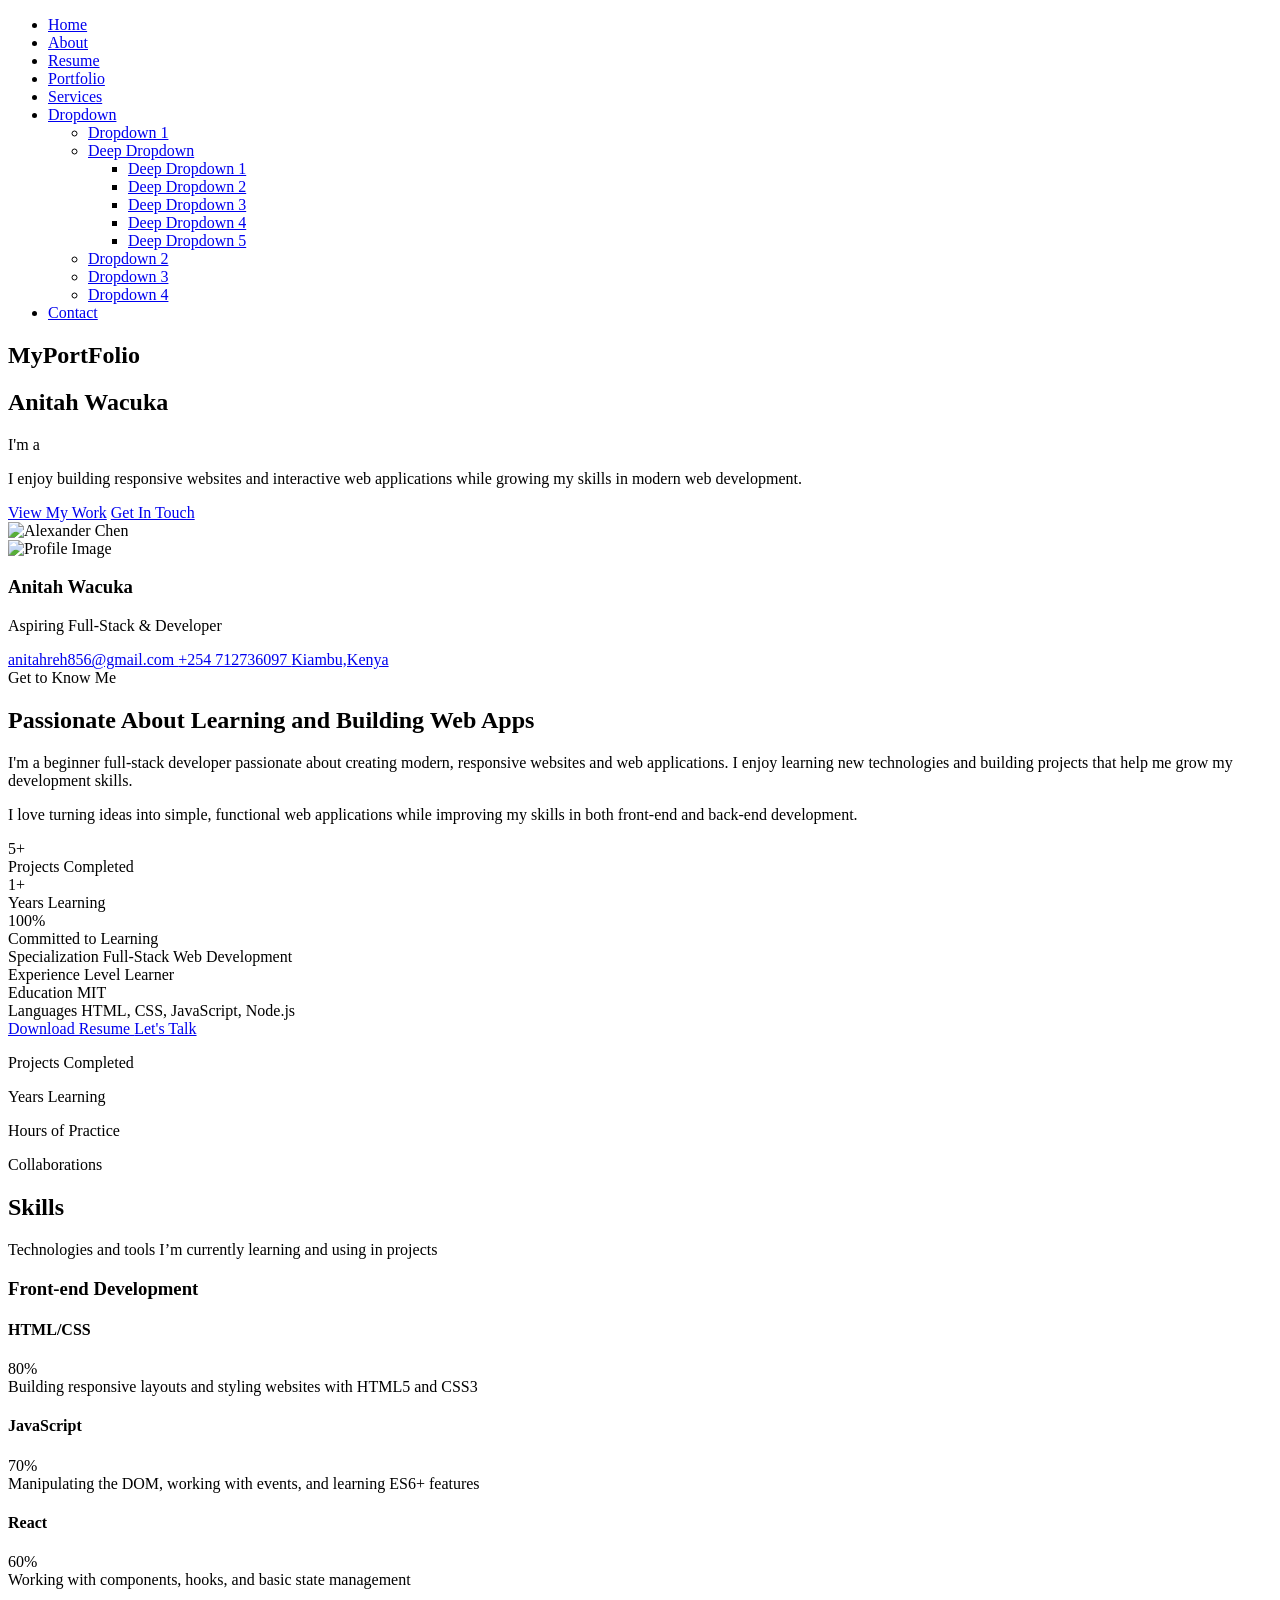
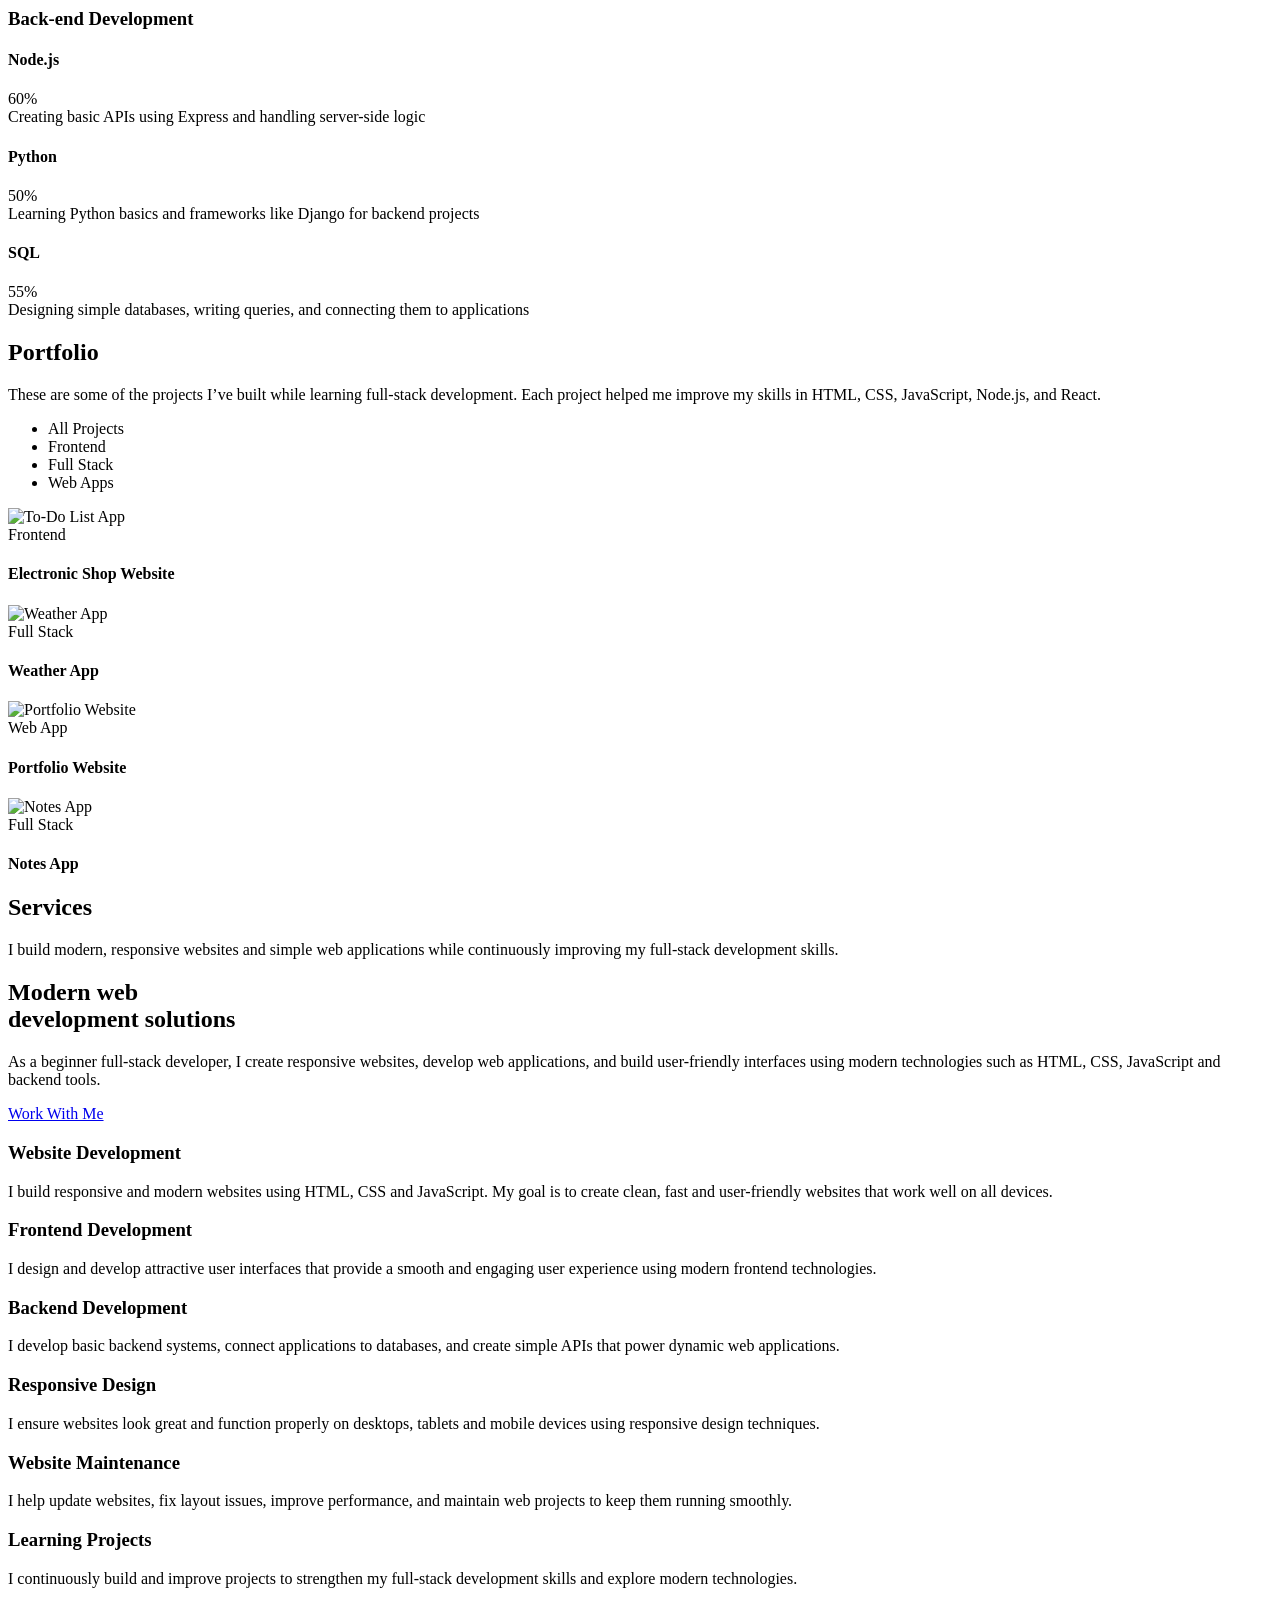
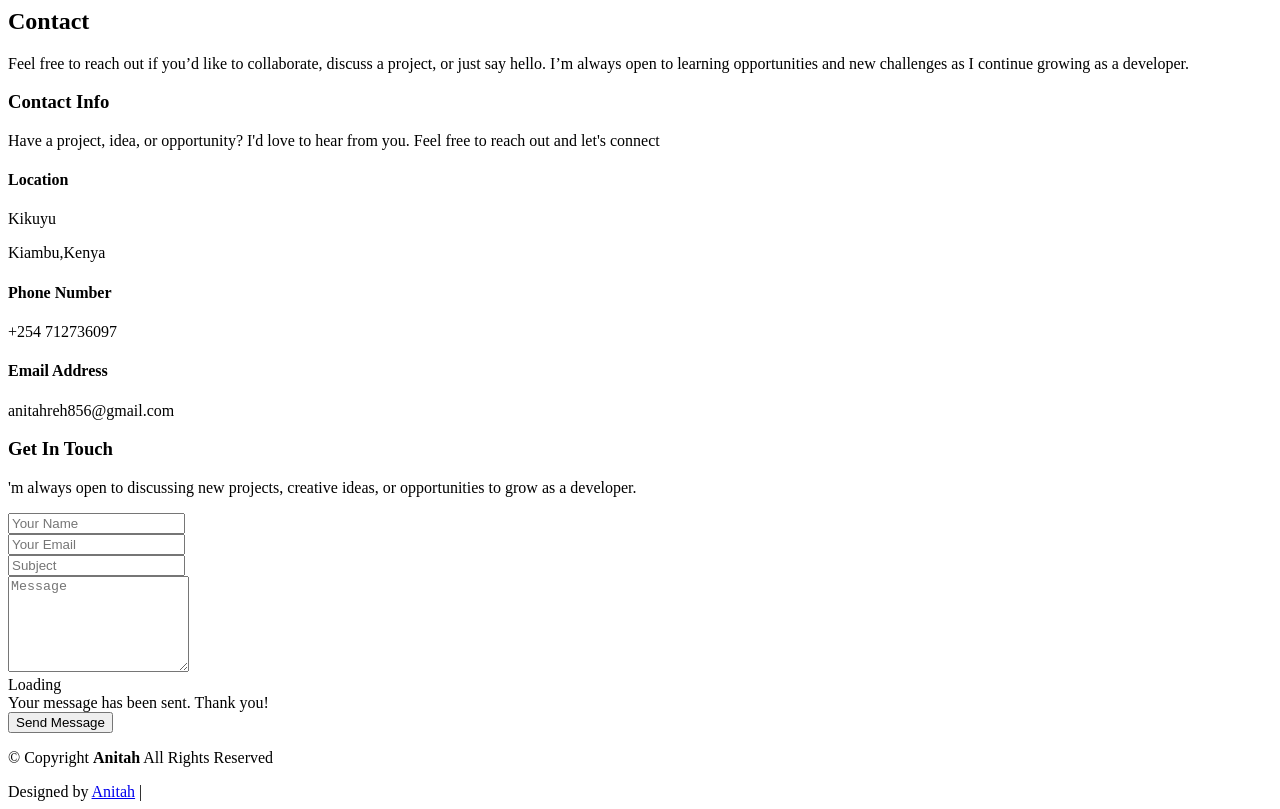
==== index.html @ 8a32a96e "Move index.html to root for GitHub Pages" ====
<!DOCTYPE html>
<html lang="en">

<head>
  <meta charset="utf-8">
  <meta content="width=device-width, initial-scale=1.0" name="viewport">
  <title>Begginer Portfolio</title>
  <meta name="description" content="">
  <meta name="keywords" content="">

   <!-- Favicons -->
  <link href="assets/img/image.png" rel="icon">
  <link href="assets/img/abc.png" rel="apple-touch-icon">
  <!-- Fonts -->
  <link href="https://fonts.googleapis.com" rel="preconnect">
  <link href="https://fonts.gstatic.com" rel="preconnect" crossorigin>
  <link href="https://fonts.googleapis.com/css2?family=Roboto:ital,wght@0,100;0,300;0,400;0,500;0,700;0,900;1,100;1,300;1,400;1,500;1,700;1,900&family=Ubuntu:ital,wght@0,300;0,400;0,500;0,700;1,300;1,400;1,500;1,700&family=Nunito:ital,wght@0,200;0,300;0,400;0,500;0,600;0,700;0,800;0,900;1,200;1,300;1,400;1,500;1,600;1,700;1,800;1,900&display=swap" rel="stylesheet">

  <!-- Vendor CSS Files -->
  <link href="assets/vendor/bootstrap/css/bootstrap.min.css" rel="stylesheet">
  <link href="assets/vendor/bootstrap-icons/bootstrap-icons.css" rel="stylesheet">
  <link href="assets/vendor/aos/aos.css" rel="stylesheet">
  <link href="assets/vendor/glightbox/css/glightbox.min.css" rel="stylesheet">
  <link href="assets/vendor/swiper/swiper-bundle.min.css" rel="stylesheet">

  <!-- Main CSS File -->
  <link href="assets/css/main.css" rel="stylesheet">

  <!-- =======================================================
  * Template Name: SnapFolio
  * Template URL: https://bootstrapmade.com/snapfolio-bootstrap-portfolio-template/
  * Updated: Jul 21 2025 with Bootstrap v5.3.7
  * Author: BootstrapMade.com
  * License: https://bootstrapmade.com/license/
  ======================================================== -->
</head>

<body class="index-page">

  <header id="header" class="header dark-background d-flex flex-column justify-content-center">
    <i class="header-toggle d-xl-none bi bi-list"></i>

    <div class="header-container d-flex flex-column align-items-start">
      <nav id="navmenu" class="navmenu">
        <ul>
          <li><a href="#hero" class="active"><i class="bi bi-house navicon"></i>Home</a></li>
          <li><a href="#about"><i class="bi bi-person navicon"></i> About</a></li>
          <li><a href="#resume"><i class="bi bi-file-earmark-text navicon"></i> Resume</a></li>
          <li><a href="#portfolio"><i class="bi bi-images navicon"></i> Portfolio</a></li>
          <li><a href="#services"><i class="bi bi-hdd-stack navicon"></i> Services</a></li>
          <li class="dropdown"><a href="#"><i class="bi bi-menu-button navicon"></i> <span>Dropdown</span> <i class="bi bi-chevron-down toggle-dropdown"></i></a>
            <ul>
              <li><a href="#">Dropdown 1</a></li>
              <li class="dropdown"><a href="#"><span>Deep Dropdown</span> <i class="bi bi-chevron-down toggle-dropdown"></i></a>
                <ul>
                  <li><a href="#">Deep Dropdown 1</a></li>
                  <li><a href="#">Deep Dropdown 2</a></li>
                  <li><a href="#">Deep Dropdown 3</a></li>
                  <li><a href="#">Deep Dropdown 4</a></li>
                  <li><a href="#">Deep Dropdown 5</a></li>
                </ul>
              </li>
              <li><a href="#">Dropdown 2</a></li>
              <li><a href="#">Dropdown 3</a></li>
              <li><a href="#">Dropdown 4</a></li>
            </ul>
          </li>
          <li><a href="#contact"><i class="bi bi-envelope navicon"></i> Contact</a></li>
        </ul>
      </nav>

      <div class="social-links text-center">
        <a href="#" class="twitter"><i class="bi bi-twitter-x"></i></a>
        <a href="#" class="facebook"><i class="bi bi-facebook"></i></a>
        <a href="#" class="instagram"><i class="bi bi-instagram"></i></a>
        <a href="#" class="google-plus"><i class="bi bi-skype"></i></a>
        <a href="#" class="linkedin"><i class="bi bi-linkedin"></i></a>
      </div>

    </div>

  </header>

  <main class="main">

    <!-- Hero Section -->
    <section id="hero" class="hero section">

      <div class="background-elements">
        <div class="bg-circle circle-1"></div>
        <div class="bg-circle circle-2"></div>
      </div>

      <div class="hero-content">

        <div class="container">
          <div class="row align-items-center">

            <div class="col-lg-6" data-aos="fade-right" data-aos-delay="100">
              <div class="hero-text">
                <h1>My<span class="accent-text">PortFolio</span></h1>
                <h2>Anitah Wacuka</h2>
                <p class="lead">I'm a <span class="typed" data-typed-items="Full-Stack Developer in Training, Front-End Developer, Web Developer, Problem Solver"></span></p>
<p class="description">I enjoy building responsive websites and interactive web applications while growing my skills in modern web development.</p>
                <div class="hero-actions">
                  <a href="#portfolio" class="btn btn-primary">View My Work</a>
                  <a href="#contact" class="btn btn-outline">Get In Touch</a>
                </div>

                <div class="social-links">
                  <a href="#"><i class="bi bi-dribbble"></i></a>
                  <a href="#"><i class="bi bi-behance"></i></a>
                  <a href="#"><i class="bi bi-github"></i></a>
                  <a href="#"><i class="bi bi-linkedin"></i></a>
                </div>
              </div>
            </div>

            <div class="col-lg-6" data-aos="fade-left" data-aos-delay="200">
              <div class="hero-visual">
                <div class="profile-container">
                  <div class="profile-background"></div>
                  <img src="assets/img/profile/image.png" alt="Alexander Chen" class="profile-image">
                </div>
              </div>
            </div>

          </div>
        </div>
      </div>

    </section><!-- /Hero Section -->

    <!-- About Section -->
    <section id="about" class="about section">

      <div class="container" data-aos="fade-up" data-aos-delay="100">

        <div class="row">
          <div class="col-lg-5" data-aos="zoom-in" data-aos-delay="200">
            <div class="profile-card">
              <div class="profile-header">
                <div class="profile-image">
                  <img src="assets/img/profile/Anitah.png.jpg" alt="Profile Image" class="img-fluid">
                </div>
                <div class="profile-badge">
                  <i class="bi bi-check-circle-fill"></i>
                </div>
              </div>

              <div class="profile-content">
                <h3>Anitah Wacuka</h3>
                <p class="profession">Aspiring Full-Stack &amp; Developer</p>

                <div class="contact-links">
                  <a href="mailto:marcus@example.com" class="contact-item">
                    <i class="bi bi-envelope"></i>
                    anitahreh856@gmail.com
                  </a>
                  <a href="tel:+254712736097" class="contact-item">
                    <i class="bi bi-telephone"></i>
                    +254 712736097
                  </a>
                  <a href="#" class="contact-item">
                    <i class="bi bi-geo-alt"></i>
                    Kiambu,Kenya
                  </a>
                </div>
              </div>
            </div>
          </div>

          <div class="col-lg-7" data-aos="fade-left" data-aos-delay="300">
            <div class="about-content">
              <div class="section-header">
                <span class="badge-text">Get to Know Me</span>
                <h2>Passionate About Learning and Building Web Apps</h2>
              </div>

              <div class="description">
                <p>I'm a beginner full-stack developer passionate about creating modern, responsive websites and web applications. I enjoy learning new technologies and building projects that help me grow my development skills.
</p>

                <p>I love turning ideas into simple, functional web applications while improving my skills in both front-end and back-end development.</p>
              </div>

             <div class="stats-grid">
  <div class="stat-item">
    <div class="stat-number">5+</div>
    <div class="stat-label">Projects Completed</div>
  </div>
  <div class="stat-item">
    <div class="stat-number">1+</div>
    <div class="stat-label">Years Learning</div>
  </div>
  <div class="stat-item">
    <div class="stat-number">100%</div>
    <div class="stat-label">Committed to Learning</div>
  </div>
</div>

<div class="details-grid">
  <div class="detail-row">
    <div class="detail-item">
      <span class="detail-label">Specialization</span>
      <span class="detail-value">Full-Stack Web Development</span>
    </div>
    <div class="detail-item">
      <span class="detail-label">Experience Level</span>
      <span class="detail-value">Learner</span>
    </div>
  </div>
  <div class="detail-row">
    <div class="detail-item">
      <span class="detail-label">Education</span>
      <span class="detail-value">MIT</span>
    </div>
    <div class="detail-item">
      <span class="detail-label">Languages</span>
      <span class="detail-value">HTML, CSS, JavaScript, Node.js</span>
    </div>
  </div>
</div>

              <div class="cta-section">
                <a href="#" class="btn btn-primary">
                  <i class="bi bi-download"></i>
                  Download Resume
                </a>
                <a href="#" class="btn btn-outline">
                  <i class="bi bi-chat-dots"></i>
                  Let's Talk
                </a>
              </div>
            </div>
          </div>
        </div>

      </div>

    </section><!-- /About Section -->

   <!-- Stats Section -->
<section id="stats" class="stats section light-background">

  <div class="container" data-aos="fade-up" data-aos-delay="100">

    <div class="row justify-content-center">
      <div class="col-lg-10">
        <div class="stats-wrapper">
          <div class="stats-item" data-aos="zoom-in" data-aos-delay="150">
            <div class="icon-wrapper">
              <i class="bi bi-emoji-smile"></i>
            </div>
            <span data-purecounter-start="0" data-purecounter-end="10" data-purecounter-duration="1" class="purecounter"></span>
            <p>Projects Completed</p>
          </div><!-- End Stats Item -->

          <div class="stats-item" data-aos="zoom-in" data-aos-delay="200">
            <div class="icon-wrapper">
              <i class="bi bi-journal-richtext"></i>
            </div>
            <span data-purecounter-start="0" data-purecounter-end="1" data-purecounter-duration="1" class="purecounter"></span>
            <p>Years Learning</p>
          </div><!-- End Stats Item -->

          <div class="stats-item" data-aos="zoom-in" data-aos-delay="250">
            <div class="icon-wrapper">
              <i class="bi bi-headset"></i>
            </div>
            <span data-purecounter-start="0" data-purecounter-end="100" data-purecounter-duration="1" class="purecounter"></span>
            <p>Hours of Practice</p>
          </div><!-- End Stats Item -->

          <div class="stats-item" data-aos="zoom-in" data-aos-delay="300">
            <div class="icon-wrapper">
              <i class="bi bi-people"></i>
            </div>
            <span data-purecounter-start="0" data-purecounter-end="1" data-purecounter-duration="1" class="purecounter"></span>
            <p>Collaborations</p>
          </div><!-- End Stats Item -->
        </div>
      </div>
    </div>

  </div>

</section><!-- /Stats Section -->

    <!-- Skills Section -->
    <section id="skills" class="skills section">

     <!-- Section Title -->
<div class="container section-title" data-aos="fade-up">
  <h2>Skills</h2>
  <p>Technologies and tools I’m currently learning and using in projects</p>
</div><!-- End Section Title -->

<div class="container" data-aos="fade-up" data-aos-delay="100">

  <div class="row">
    <div class="col-lg-6">
      <div class="skills-category" data-aos="fade-up" data-aos-delay="200">
        <h3>Front-end Development</h3>
        <div class="skills-animation">
          <div class="skill-item">
            <div class="d-flex justify-content-between align-items-center">
              <h4>HTML/CSS</h4>
              <span class="skill-percentage">80%</span>
            </div>
            <div class="progress">
              <div class="progress-bar" role="progressbar" aria-valuenow="80" aria-valuemin="0" aria-valuemax="100"></div>
            </div>
            <div class="skill-tooltip">Building responsive layouts and styling websites with HTML5 and CSS3</div>
          </div>

          <div class="skill-item">
            <div class="d-flex justify-content-between align-items-center">
              <h4>JavaScript</h4>
              <span class="skill-percentage">70%</span>
            </div>
            <div class="progress">
              <div class="progress-bar" role="progressbar" aria-valuenow="70" aria-valuemin="0" aria-valuemax="100"></div>
            </div>
            <div class="skill-tooltip">Manipulating the DOM, working with events, and learning ES6+ features</div>
          </div>

          <div class="skill-item">
            <div class="d-flex justify-content-between align-items-center">
              <h4>React</h4>
              <span class="skill-percentage">60%</span>
            </div>
            <div class="progress">
              <div class="progress-bar" role="progressbar" aria-valuenow="60" aria-valuemin="0" aria-valuemax="100"></div>
            </div>
            <div class="skill-tooltip">Working with components, hooks, and basic state management</div>
          </div>
        </div>
      </div><!-- End Frontend Skills -->
    </div>

    <div class="col-lg-6">
      <div class="skills-category" data-aos="fade-up" data-aos-delay="300">
        <h3>Back-end Development</h3>
        <div class="skills-animation">
          <div class="skill-item">
            <div class="d-flex justify-content-between align-items-center">
              <h4>Node.js</h4>
              <span class="skill-percentage">60%</span>
            </div>
            <div class="progress">
              <div class="progress-bar" role="progressbar" aria-valuenow="60" aria-valuemin="0" aria-valuemax="100"></div>
            </div>
            <div class="skill-tooltip">Creating basic APIs using Express and handling server-side logic</div>
          </div>

          <div class="skill-item">
            <div class="d-flex justify-content-between align-items-center">
              <h4>Python</h4>
              <span class="skill-percentage">50%</span>
            </div>
            <div class="progress">
              <div class="progress-bar" role="progressbar" aria-valuenow="50" aria-valuemin="0" aria-valuemax="100"></div>
            </div>
            <div class="skill-tooltip">Learning Python basics and frameworks like Django for backend projects</div>
          </div>

          <div class="skill-item">
            <div class="d-flex justify-content-between align-items-center">
              <h4>SQL</h4>
              <span class="skill-percentage">55%</span>
            </div>
            <div class="progress">
              <div class="progress-bar" role="progressbar" aria-valuenow="55" aria-valuemin="0" aria-valuemax="100"></div>
            </div>
            <div class="skill-tooltip">Designing simple databases, writing queries, and connecting them to applications</div>
          </div>
        </div>
      </div><!-- End Backend Skills -->
    </div>
  </div>

</div>

</section><!-- /Skills Section -->
   

   <!-- Portfolio Section -->
<section id="portfolio" class="portfolio section">

  <!-- Section Title -->
  <div class="container section-title" data-aos="fade-up">
    <h2>Portfolio</h2>
    <p>These are some of the projects I’ve built while learning full-stack development. Each project helped me improve my skills in HTML, CSS, JavaScript, Node.js, and React.</p>
  </div><!-- End Section Title -->

  <div class="container" data-aos="fade-up" data-aos-delay="100">

    <div class="isotope-layout" data-default-filter="*" data-layout="masonry" data-sort="original-order">

      <div class="row">
        <div class="col-lg-3 filter-sidebar">
          <div class="filters-wrapper" data-aos="fade-right" data-aos-delay="150">
            <ul class="portfolio-filters isotope-filters">
              <li data-filter="*" class="filter-active">All Projects</li>
              <li data-filter=".filter-frontend">Frontend</li>
              <li data-filter=".filter-fullstack">Full Stack</li>
              <li data-filter=".filter-web">Web Apps</li>
            </ul>
          </div>
        </div>

        <div class="col-lg-9">
          <div class="row gy-4 portfolio-container isotope-container" data-aos="fade-up" data-aos-delay="200">

            <!-- Project 1 -->
            <div class="col-lg-6 col-md-6 portfolio-item isotope-item filter-frontend">
              <div class="portfolio-wrap">
                <img src="assets/img/portfolio/todo-app.png" class="img-fluid" alt="To-Do List App" loading="lazy">
                <div class="portfolio-info">
                  <div class="content">
                    <span class="category">Frontend</span>
                    <h4>Electronic Shop Website</h4>
                    <div class="portfolio-links">
                      <a href="https://todo-app.vercel.app" target="_blank" title="Live Demo"><i class="bi bi-eye"></i></a>
                      <a href="https://github.com/Anitah-nitty/todo-app" target="_blank" title="View Code"><i class="bi bi-arrow-right"></i></a>
                    </div>
                  </div>
                </div>
              </div>
            </div><!-- End Project 1 -->

            <!-- Project 2 -->
            <div class="col-lg-6 col-md-6 portfolio-item isotope-item filter-fullstack">
              <div class="portfolio-wrap">
                <img src="assets/img/portfolio/weather-app.png" class="img-fluid" alt="Weather App" loading="lazy">
                <div class="portfolio-info">
                  <div class="content">
                    <span class="category">Full Stack</span>
                    <h4>Weather App</h4>
                    <div class="portfolio-links">
                      <a href="https://weather-app.vercel.app" target="_blank" title="Live Demo"><i class="bi bi-eye"></i></a>
                      <a href="https://github.com/yourusername/weather-app" target="_blank" title="View Code"><i class="bi bi-arrow-right"></i></a>
                    </div>
                  </div>
                </div>
              </div>
            </div><!-- End Project 2 -->

            <!-- Project 3 -->
            <div class="col-lg-6 col-md-6 portfolio-item isotope-item filter-web">
              <div class="portfolio-wrap">
                <img src="assets/img/portfolio/portfolio-website.png" class="img-fluid" alt="Portfolio Website" loading="lazy">
                <div class="portfolio-info">
                  <div class="content">
                    <span class="category">Web App</span>
                    <h4>Portfolio Website</h4>
                    <div class="portfolio-links">
                      <a href="https://portfolio.vercel.app" target="_blank" title="Live Demo"><i class="bi bi-eye"></i></a>
                      <a href="https://github.com/yourusername/portfolio" target="_blank" title="View Code"><i class="bi bi-arrow-right"></i></a>
                    </div>
                  </div>
                </div>
              </div>
            </div><!-- End Project 3 -->

            <!-- Project 4 -->
            <div class="col-lg-6 col-md-6 portfolio-item isotope-item filter-fullstack">
              <div class="portfolio-wrap">
                <img src="assets/img/portfolio/notes-app.png" class="img-fluid" alt="Notes App" loading="lazy">
                <div class="portfolio-info">
                  <div class="content">
                    <span class="category">Full Stack</span>
                    <h4>Notes App</h4>
                    <div class="portfolio-links">
                      <a href="https://notes-app.vercel.app" target="_blank" title="Live Demo"><i class="bi bi-eye"></i></a>
                      <a href="https://github.com/yourusername/notes-app" target="_blank" title="View Code"><i class="bi bi-arrow-right"></i></a>
                    </div>
                  </div>
                </div>
              </div>
            </div><!-- End Project 4 -->

          </div><!-- End Portfolio Container -->
        </div>
      </div>

    </div>

  </div>

</section><!-- /Portfolio Section -->
            </div>
          </div>

        </div>

      </div>

    </section><!-- /Portfolio Section -->

  <!-- Services Section -->
<section id="services" class="services section">

  <div class="container section-title" data-aos="fade-up">
    <h2>Services</h2>
    <p>I build modern, responsive websites and simple web applications while continuously improving my full-stack development skills.</p>
  </div>

  <div class="container" data-aos="fade-up" data-aos-delay="100">

    <div class="service-header">
      <div class="row align-items-center">
        <div class="col-lg-8 col-md-12">
          <div class="service-intro">
            <h2 class="service-heading">
              <div>Modern web</div>
              <div><span>development solutions</span></div>
            </h2>
          </div>
        </div>

        <div class="col-lg-4 col-md-12">
          <div class="service-summary">
            <p>
              As a beginner full-stack developer, I create responsive websites,
              develop web applications, and build user-friendly interfaces using
              modern technologies such as HTML, CSS, JavaScript and backend tools.
            </p>

            <a href="#contact" class="service-btn">
              Work With Me
              <i class="bi bi-arrow-right"></i>
            </a>
          </div>
        </div>
      </div>
    </div>

    <div class="row justify-content-center">

      <div class="col-lg-4 col-md-6">
        <div class="service-card">
          <div class="service-icon">
            <i class="bi bi-code-slash"></i>
          </div>

          <h3>Website <span>Development</span></h3>

          <p>
            I build responsive and modern websites using HTML, CSS and JavaScript.
            My goal is to create clean, fast and user-friendly websites that work
            well on all devices.
          </p>
        </div>
      </div>

      <div class="col-lg-4 col-md-6">
        <div class="service-card">
          <div class="service-icon">
            <i class="bi bi-layout-text-window"></i>
          </div>

          <h3>Frontend <span>Development</span></h3>

          <p>
            I design and develop attractive user interfaces that provide a smooth
            and engaging user experience using modern frontend technologies.
          </p>
        </div>
      </div>

      <div class="col-lg-4 col-md-6">
        <div class="service-card">
          <div class="service-icon">
            <i class="bi bi-database"></i>
          </div>

          <h3>Backend <span>Development</span></h3>

          <p>
            I develop basic backend systems, connect applications to databases,
            and create simple APIs that power dynamic web applications.
          </p>
        </div>
      </div>

      <div class="col-lg-4 col-md-6">
        <div class="service-card">
          <div class="service-icon">
            <i class="bi bi-phone"></i>
          </div>

          <h3>Responsive <span>Design</span></h3>

          <p>
            I ensure websites look great and function properly on desktops,
            tablets and mobile devices using responsive design techniques.
          </p>
        </div>
      </div>

      <div class="col-lg-4 col-md-6">
        <div class="service-card">
          <div class="service-icon">
            <i class="bi bi-tools"></i>
          </div>

          <h3>Website <span>Maintenance</span></h3>

          <p>
            I help update websites, fix layout issues, improve performance,
            and maintain web projects to keep them running smoothly.
          </p>
        </div>
      </div>

      <div class="col-lg-4 col-md-6">
        <div class="service-card">
          <div class="service-icon">
            <i class="bi bi-lightbulb"></i>
          </div>

          <h3>Learning <span>Projects</span></h3>

          <p>
            I continuously build and improve projects to strengthen my full-stack
            development skills and explore modern technologies.
          </p>
        </div>
      </div>

    </div>

  </div>

</section>
   
    <!-- Contact Section -->
    <section id="contact" class="contact section">

      <!-- Section Title -->
      <div class="container section-title" data-aos="fade-up">
        <h2>Contact</h2>
        <p>Feel free to reach out if you’d like to collaborate, discuss a project, or just say hello. I’m always open to learning opportunities and new challenges as I continue growing as a developer.</p>
      </div><!-- End Section Title -->

      <div class="container">

        <div class="row g-4 g-lg-5">
          <div class="col-lg-5">
            <div class="info-box">
              <h3>Contact Info</h3>
              <p>Have a project, idea, or opportunity? I'd love to hear from you. Feel free to reach out and let's connect</p>

              <div class="info-item">
                <div class="icon-box">
                  <i class="bi bi-geo-alt"></i>
                </div>
                <div class="content">
                  <h4>Location</h4>
                  <p>Kikuyu</p>
                  <p>Kiambu,Kenya</p>
                </div>
              </div>

              <div class="info-item">
                <div class="icon-box">
                  <i class="bi bi-telephone"></i>
                </div>
                <div class="content">
                  <h4>Phone Number</h4>
                  <p>+254 712736097</p>
                  
                </div>
              </div>

              <div class="info-item">
                <div class="icon-box">
                  <i class="bi bi-envelope"></i>
                </div>
                <div class="content">
                  <h4>Email Address</h4>
                  <p>anitahreh856@gmail.com</p>
                  
                </div>
              </div>
            </div>
          </div>

          <div class="col-lg-7">
            <div class="contact-form">
              <h3>Get In Touch</h3>
              <p>'m always open to discussing new projects, creative ideas, or opportunities to grow as a developer.</p>

              <form action="forms/contact.php" method="post" class="php-email-form">
                <div class="row gy-4">

                  <div class="col-md-6">
                    <input type="text" name="name" class="form-control" placeholder="Your Name" required="">
                  </div>

                  <div class="col-md-6 ">
                    <input type="email" class="form-control" name="email" placeholder="Your Email" required="">
                  </div>

                  <div class="col-12">
                    <input type="text" class="form-control" name="subject" placeholder="Subject" required="">
                  </div>

                  <div class="col-12">
                    <textarea class="form-control" name="message" rows="6" placeholder="Message" required=""></textarea>
                  </div>

                  <div class="col-12 text-center">
                    <div class="loading">Loading</div>
                    <div class="error-message"></div>
                    <div class="sent-message">Your message has been sent. Thank you!</div>

                    <button type="submit" class="btn">Send Message</button>
                  </div>

                </div>
              </form>

            </div>
          </div>

        </div>

      </div>

    </section><!-- /Contact Section -->

  </main>

  <footer id="footer" class="footer position-relative">

    <div class="container">
      <div class="copyright text-center ">
        <p>© <span>Copyright</span> <strong class="px-1 sitename">Anitah</strong> <span>All Rights Reserved</span></p>
      </div>
      <div class="credits">
        <!-- All the links in the footer should remain intact. -->
        <!-- You can delete the links only if you've purchased the pro version. -->
        <!-- Licensing information: https://bootstrapmade.com/license/ -->
        <!-- Purchase the pro version with working PHP/AJAX contact form: [buy-url] -->
        Designed by <a href="https://bootstrapmade.com/">Anitah</a> |
      </div>
    </div>

  </footer>

  <!-- Scroll Top -->
  <a href="#" id="scroll-top" class="scroll-top d-flex align-items-center justify-content-center"><i class="bi bi-arrow-up-short"></i></a>

  <!-- Preloader -->
  <div id="preloader"></div>

  <!-- Vendor JS Files -->
  <script src="assets/vendor/bootstrap/js/bootstrap.bundle.min.js"></script>
  <script src="assets/vendor/php-email-form/validate.js"></script>
  <script src="assets/vendor/aos/aos.js"></script>
  <script src="assets/vendor/typed.js/typed.umd.js"></script>
  <script src="assets/vendor/purecounter/purecounter_vanilla.js"></script>
  <script src="assets/vendor/waypoints/noframework.waypoints.js"></script>
  <script src="assets/vendor/isotope-layout/isotope.pkgd.min.js"></script>
  <script src="assets/vendor/imagesloaded/imagesloaded.pkgd.min.js"></script>
  <script src="assets/vendor/glightbox/js/glightbox.min.js"></script>
  <script src="assets/vendor/swiper/swiper-bundle.min.js"></script>

  <!-- Main JS File -->
  <script src="assets/js/main.js"></script>

</body>

</html>
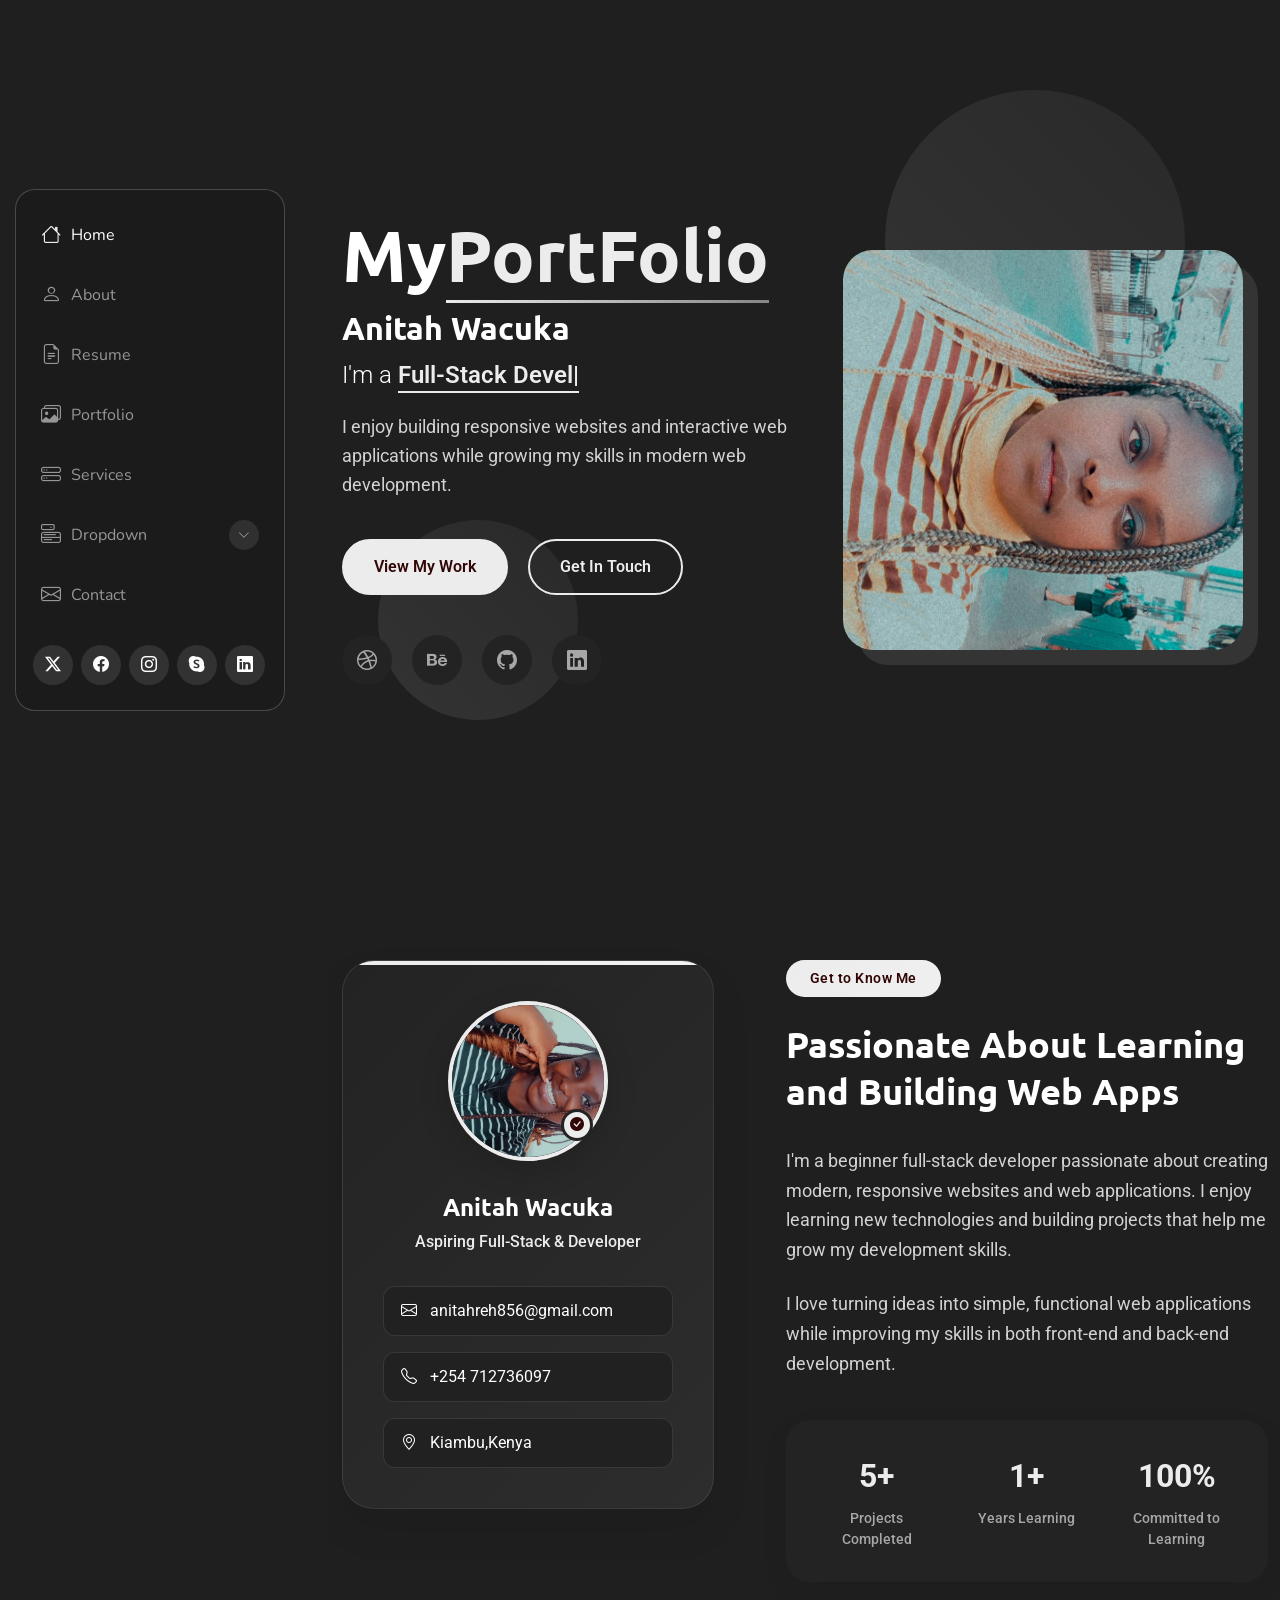
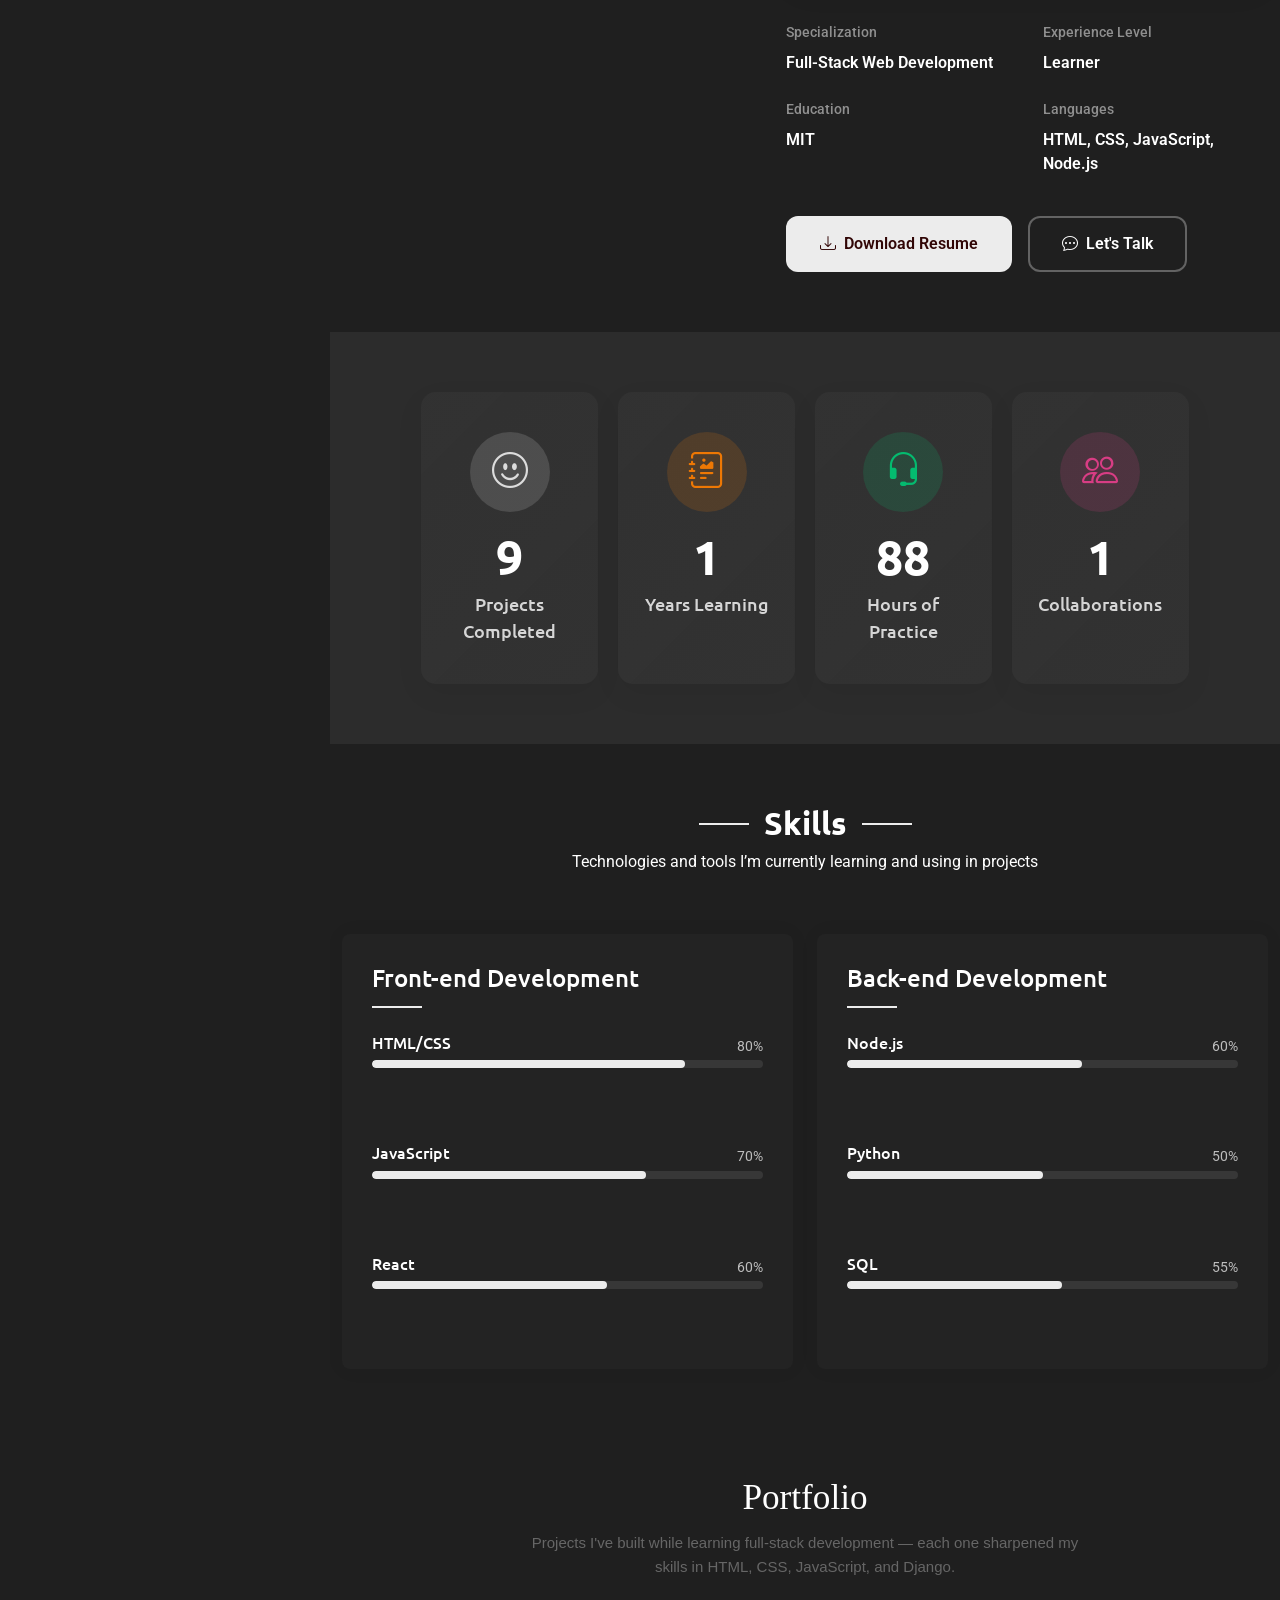
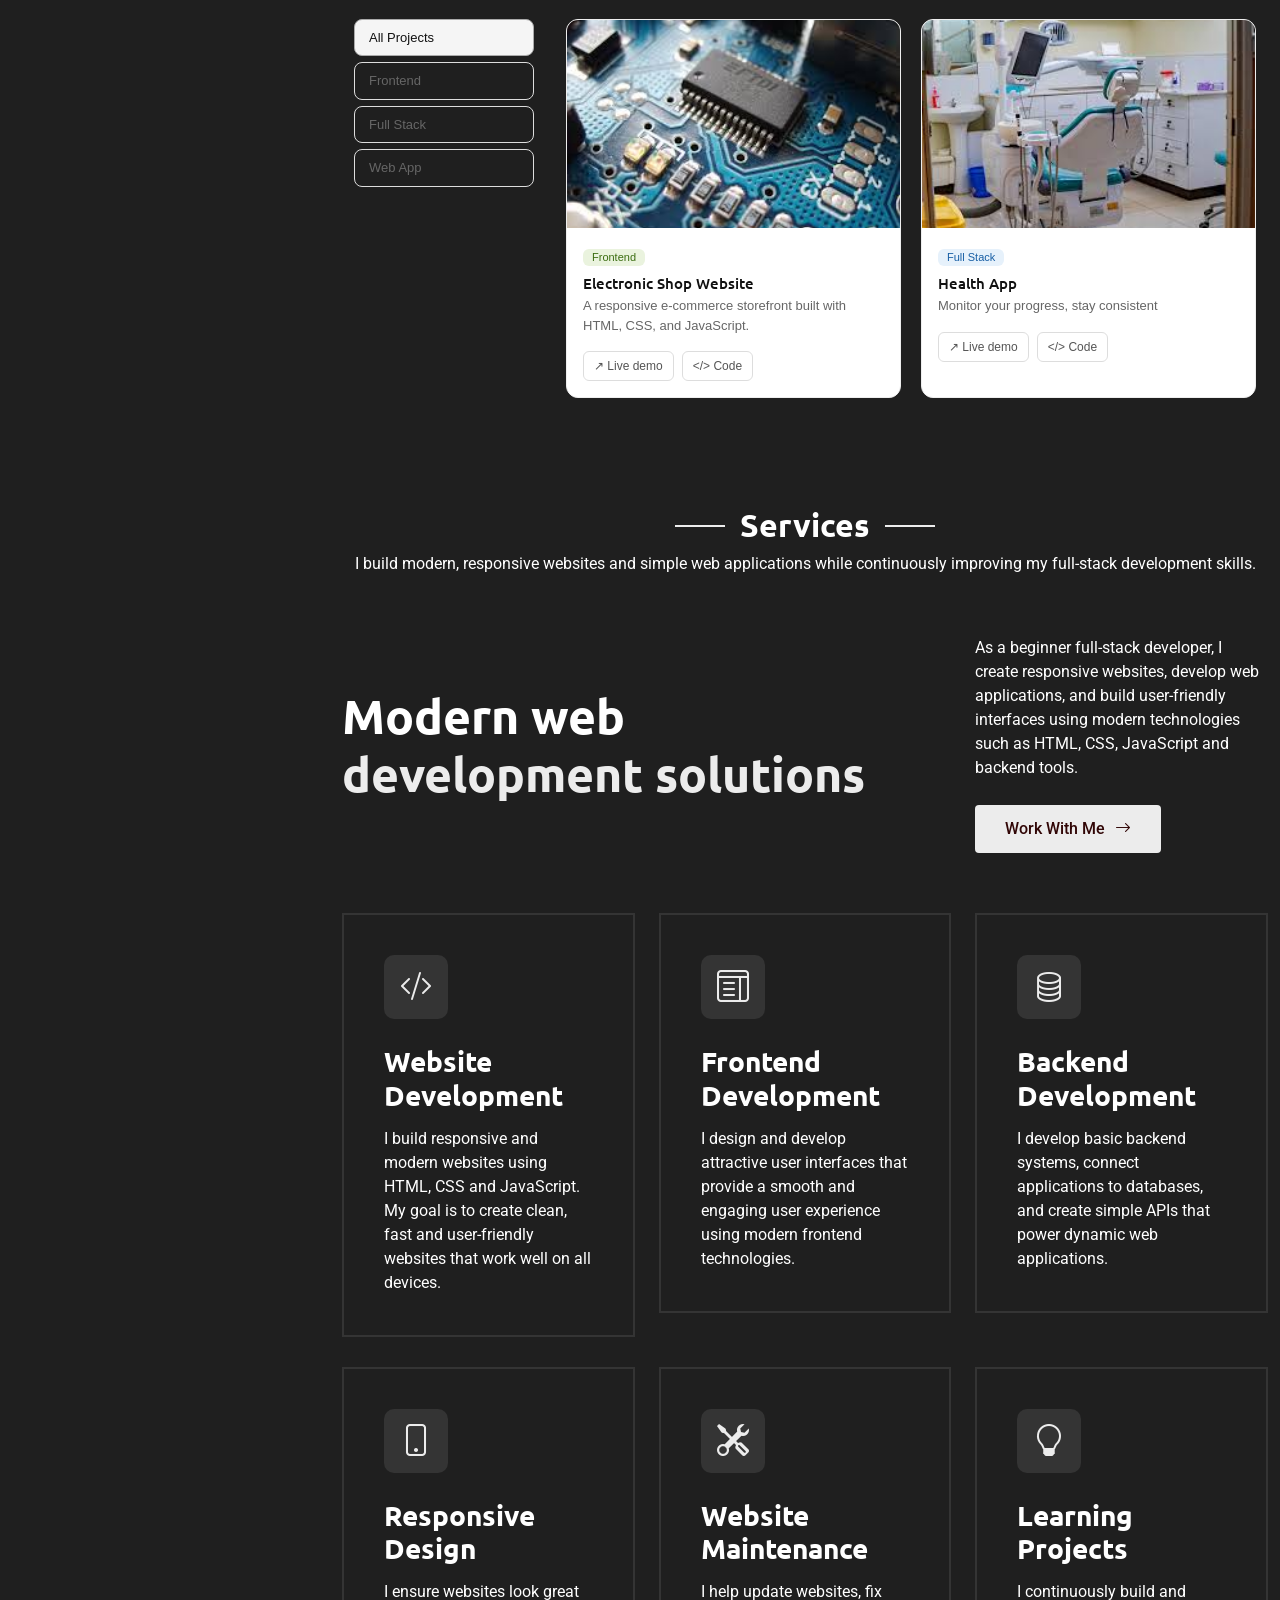
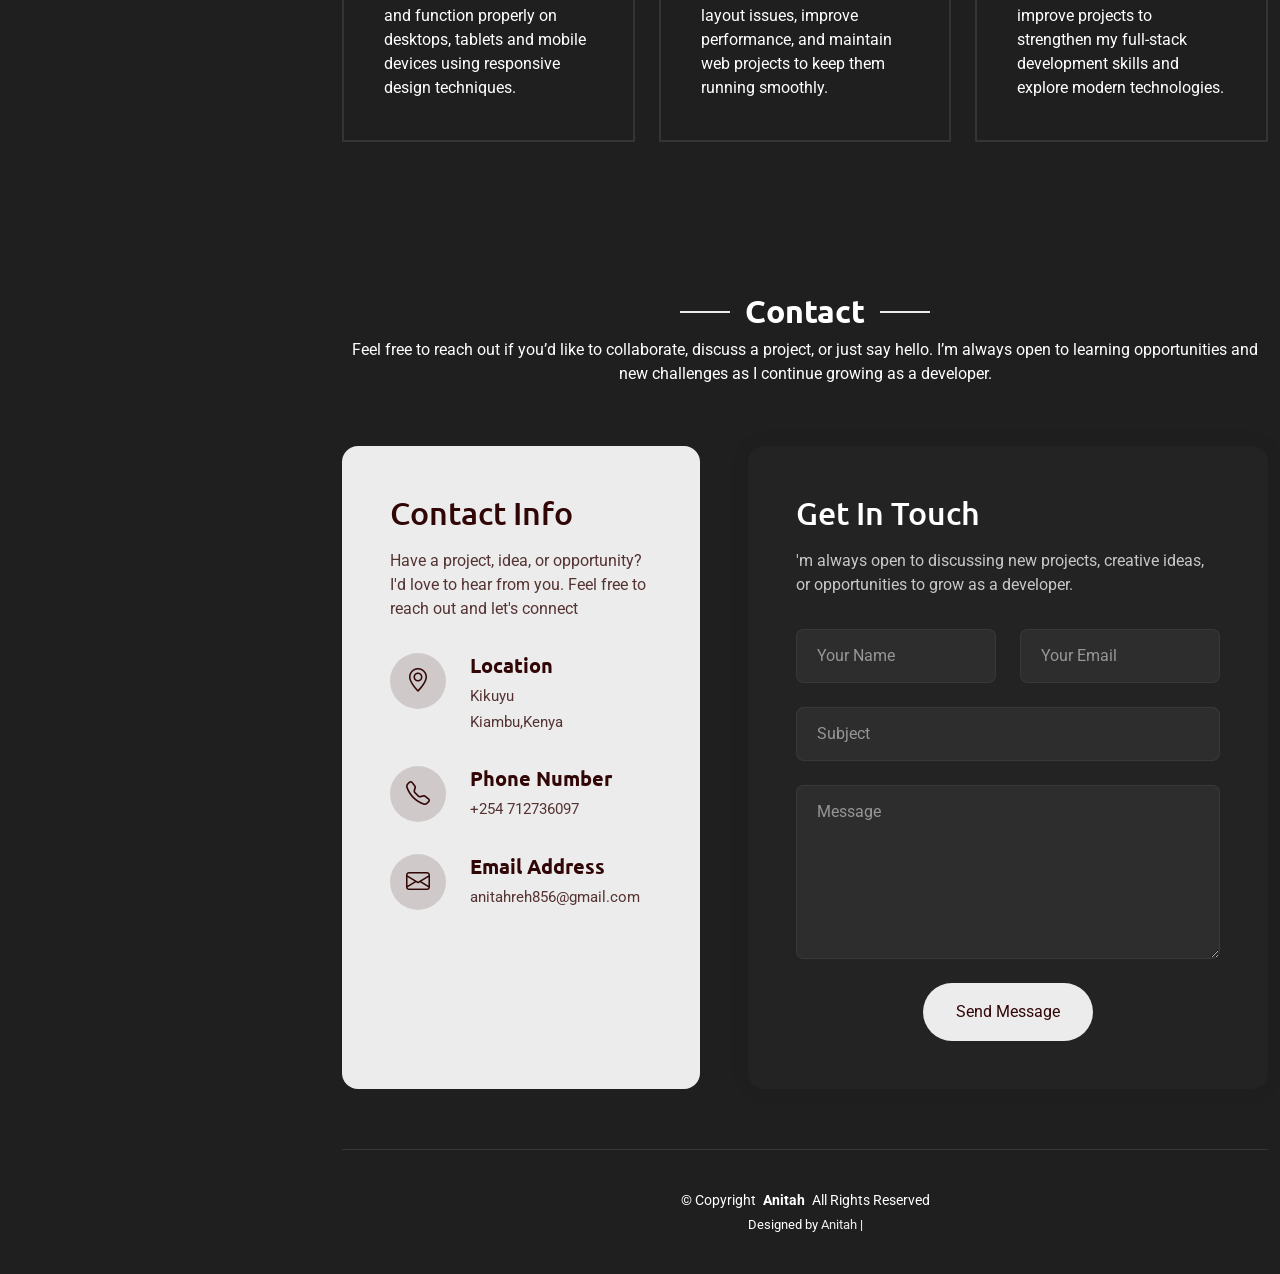
==== commit 442a9e5a: "new commit" ====
--- a/index.html
+++ b/index.html
@@ -385,119 +385,79 @@
 </section><!-- /Skills Section -->
    
 
-   <!-- Portfolio Section -->
-<section id="portfolio" class="portfolio section">
-
-  <!-- Section Title -->
-  <div class="container section-title" data-aos="fade-up">
-    <h2>Portfolio</h2>
-    <p>These are some of the projects I’ve built while learning full-stack development. Each project helped me improve my skills in HTML, CSS, JavaScript, Node.js, and React.</p>
-  </div><!-- End Section Title -->
-
-  <div class="container" data-aos="fade-up" data-aos-delay="100">
-
-    <div class="isotope-layout" data-default-filter="*" data-layout="masonry" data-sort="original-order">
-
-      <div class="row">
-        <div class="col-lg-3 filter-sidebar">
-          <div class="filters-wrapper" data-aos="fade-right" data-aos-delay="150">
-            <ul class="portfolio-filters isotope-filters">
-              <li data-filter="*" class="filter-active">All Projects</li>
-              <li data-filter=".filter-frontend">Frontend</li>
-              <li data-filter=".filter-fullstack">Full Stack</li>
-              <li data-filter=".filter-web">Web Apps</li>
-            </ul>
-          </div>
-        </div>
-
-        <div class="col-lg-9">
-          <div class="row gy-4 portfolio-container isotope-container" data-aos="fade-up" data-aos-delay="200">
-
-            <!-- Project 1 -->
-            <div class="col-lg-6 col-md-6 portfolio-item isotope-item filter-frontend">
-              <div class="portfolio-wrap">
-                <img src="assets/img/portfolio/todo-app.png" class="img-fluid" alt="To-Do List App" loading="lazy">
-                <div class="portfolio-info">
-                  <div class="content">
-                    <span class="category">Frontend</span>
-                    <h4>Electronic Shop Website</h4>
-                    <div class="portfolio-links">
-                      <a href="https://todo-app.vercel.app" target="_blank" title="Live Demo"><i class="bi bi-eye"></i></a>
-                      <a href="https://github.com/Anitah-nitty/todo-app" target="_blank" title="View Code"><i class="bi bi-arrow-right"></i></a>
-                    </div>
-                  </div>
-                </div>
-              </div>
-            </div><!-- End Project 1 -->
-
-            <!-- Project 2 -->
-            <div class="col-lg-6 col-md-6 portfolio-item isotope-item filter-fullstack">
-              <div class="portfolio-wrap">
-                <img src="assets/img/portfolio/weather-app.png" class="img-fluid" alt="Weather App" loading="lazy">
-                <div class="portfolio-info">
-                  <div class="content">
-                    <span class="category">Full Stack</span>
-                    <h4>Weather App</h4>
-                    <div class="portfolio-links">
-                      <a href="https://weather-app.vercel.app" target="_blank" title="Live Demo"><i class="bi bi-eye"></i></a>
-                      <a href="https://github.com/yourusername/weather-app" target="_blank" title="View Code"><i class="bi bi-arrow-right"></i></a>
-                    </div>
-                  </div>
-                </div>
-              </div>
-            </div><!-- End Project 2 -->
-
-            <!-- Project 3 -->
-            <div class="col-lg-6 col-md-6 portfolio-item isotope-item filter-web">
-              <div class="portfolio-wrap">
-                <img src="assets/img/portfolio/portfolio-website.png" class="img-fluid" alt="Portfolio Website" loading="lazy">
-                <div class="portfolio-info">
-                  <div class="content">
-                    <span class="category">Web App</span>
-                    <h4>Portfolio Website</h4>
-                    <div class="portfolio-links">
-                      <a href="https://portfolio.vercel.app" target="_blank" title="Live Demo"><i class="bi bi-eye"></i></a>
-                      <a href="https://github.com/yourusername/portfolio" target="_blank" title="View Code"><i class="bi bi-arrow-right"></i></a>
-                    </div>
-                  </div>
-                </div>
-              </div>
-            </div><!-- End Project 3 -->
-
-            <!-- Project 4 -->
-            <div class="col-lg-6 col-md-6 portfolio-item isotope-item filter-fullstack">
-              <div class="portfolio-wrap">
-                <img src="assets/img/portfolio/notes-app.png" class="img-fluid" alt="Notes App" loading="lazy">
-                <div class="portfolio-info">
-                  <div class="content">
-                    <span class="category">Full Stack</span>
-                    <h4>Notes App</h4>
-                    <div class="portfolio-links">
-                      <a href="https://notes-app.vercel.app" target="_blank" title="Live Demo"><i class="bi bi-eye"></i></a>
-                      <a href="https://github.com/yourusername/notes-app" target="_blank" title="View Code"><i class="bi bi-arrow-right"></i></a>
-                    </div>
-                  </div>
-                </div>
-              </div>
-            </div><!-- End Project 4 -->
-
-          </div><!-- End Portfolio Container -->
-        </div>
-      </div>
-
-    </div>
-
-  </div>
-
-</section><!-- /Portfolio Section -->
-            </div>
-          </div>
-
-        </div>
-
-      </div>
-
-    </section><!-- /Portfolio Section -->
+ <!-- ===== PORTFOLIO SECTION ===== -->
+<section id="portfolio" style="padding: 3rem 0; font-family: 'DM Sans', sans-serif;">
+
+  <!-- Google Font import — add this in your <head> -->
+  <!-- <link href="https://fonts.googleapis.com/css2?family=DM+Serif+Display&family=DM+Sans:wght@400;500&display=swap" rel="stylesheet"> -->
+
+  <div style="text-align: center; margin-bottom: 2.5rem;">
+    <h2 style="font-family: 'DM Serif Display', serif; font-size: 2.2rem; font-weight: 400;">Portfolio</h2>
+    <p style="color: #666; max-width: 560px; margin: .75rem auto 0; font-size: 15px; line-height: 1.6;">
+      Projects I've built while learning full-stack development — each one sharpened my skills in HTML, CSS, JavaScript, and Django.
+    </p>
+  </div>
+
+  <div class="port-layout">
+
+    <!-- FILTER SIDEBAR -->
+    <div class="filters">
+      <button class="filter-btn active" data-filter="all">All Projects</button>
+      <button class="filter-btn" data-filter="frontend">Frontend</button>
+      <button class="filter-btn" data-filter="fullstack">Full Stack</button>
+      <button class="filter-btn" data-filter="webapp">Web App</button>
+    </div>
+
+    <!-- PROJECT CARDS -->
+    <div class="projects-grid" id="grid">
+
+      <!-- Card 1 -->
+      <div class="project-card" data-cat="frontend">
+        <div class="card-img" style="background: #EAF3DE;">
+           <img src="assets/img/portfolio/electronics.png" alt="Electronic shop" onerror="this.style.display='none'">
+          <div class="img-overlay">
+            <a class="overlay-btn" href="https://todo-app.vercel.app" target="_blank">↗</a>
+            <a class="overlay-btn" href="https://github.com/Anitah-nitty/todo-app" target="_blank">&lt;/&gt;</a>
+          </div>
+        </div>
+        <div class="card-body">
+          <span class="badge badge-frontend">Frontend</span>
+          <h4 class="card-title">Electronic Shop Website</h4>
+         
+          <p class="card-desc">A responsive e-commerce storefront built with HTML, CSS, and JavaScript.</p>
+          <div class="card-links">
+            <a class="card-link" href="https://vercel.app" target="_blank">↗ Live demo</a>
+            <a class="card-link" href="https://github.com/Anitah-nitty/" target="_blank">&lt;/&gt; Code</a>
+          </div>
+        </div>
+      </div>
+
+      <!-- Card 2 -->
+      <div class="project-card" data-cat="fullstack">
+        <div class="card-img" style="background: #E6F1FB;">
+          <img src="assets/img/portfolio/health-app.png" alt="Weather App" onerror="this.style.display='none'">
+          <div class="img-overlay">
+            <a class="overlay-btn" href="https://weather-app.vercel.app" target="_blank">↗</a>
+            <a class="overlay-btn" href="https://github.com/Anitah-nitty" target="_blank">&lt;/&gt;</a>
+          </div>
+        </div>
+        <div class="card-body">
+          <span class="badge badge-fullstack">Full Stack</span>
+          <h4 class="card-title">Health App</h4>
+          <p class="card-desc">Monitor your progress, stay consistent</p>
+          <div class="card-links">
+            <a class="card-link" href="https://weather-app.vercel.app" target="_blank">↗ Live demo</a>
+            <a class="card-link" href="https://github.com/Anitah-nitty" target="_blank">&lt;/&gt; Code</a>
+          </div>
+        </div>
+      </div>
+
+      
+      </div>
+
+    </div><!-- /grid -->
+  </div><!-- /layout -->
+</section>
 
   <!-- Services Section -->
 <section id="services" class="services section">
--- a/assets/css/main.css
+++ b/assets/css/main.css
@@ -0,0 +1,2538 @@
+/**
+* Template Name: SnapFolio
+* Template URL: https://bootstrapmade.com/snapfolio-bootstrap-portfolio-template/
+* Updated: Jul 21 2025 with Bootstrap v5.3.7
+* Author: BootstrapMade.com
+* License: https://bootstrapmade.com/license/
+*/
+
+/*--------------------------------------------------------------
+# Font & Color Variables
+# Help: https://bootstrapmade.com/color-system/
+--------------------------------------------------------------*/
+/* Fonts */
+:root {
+  --default-font: "Roboto",  system-ui, -apple-system, "Segoe UI", Roboto, "Helvetica Neue", Arial, "Noto Sans", "Liberation Sans", sans-serif, "Apple Color Emoji", "Segoe UI Emoji", "Segoe UI Symbol", "Noto Color Emoji";
+  --heading-font: "Ubuntu",  sans-serif;
+  --nav-font: "Nunito",  sans-serif;
+}
+
+/* Global Colors - The following color variables are used throughout the website. Updating them here will change the color scheme of the entire website */
+:root { 
+  --background-color: #1f1f1f; /* Background color for the entire website, including individual sections */
+  --default-color: #ffffff; /* Default color used for the majority of the text content across the entire website */
+  --heading-color: #ffffff; /* Color for headings, subheadings and title throughout the website */
+  --accent-color: #ececec; /* Accent color that represents your brand on the website. It's used for buttons, links, and other elements that need to stand out */
+  --surface-color: #232323; /* The surface color is used as a background of boxed elements within sections, such as cards, icon boxes, or other elements that require a visual separation from the global background. */
+  --contrast-color: #310606; /* Contrast color for text, ensuring readability against backgrounds of accent, heading, or default colors. */
+}
+
+/* Nav Menu Colors - The following color variables are used specifically for the navigation menu. They are separate from the global colors to allow for more customization options */
+:root {
+  --nav-color: rgba(236, 236, 236, 0.59);  /* The default color of the main navmenu links */
+  --nav-hover-color: #ffffff; /* Applied to main navmenu links when they are hovered over or active */
+  --nav-mobile-background-color: #393939; /* Used as the background color for mobile navigation menu */
+  --nav-dropdown-background-color: #393939; /* Used as the background color for dropdown items that appear when hovering over primary navigation items */
+  --nav-dropdown-color: #ffffff; /* Used for navigation links of the dropdown items in the navigation menu. */
+  --nav-dropdown-hover-color: #ececec; /* Similar to --nav-hover-color, this color is applied to dropdown navigation links when they are hovered over. */
+}
+
+/* Color Presets - These classes override global colors when applied to any section or element, providing reuse of the sam color scheme. */
+
+.light-background {
+  --background-color: #2c2c2c;
+  --surface-color: #323232;
+}
+
+.dark-background {
+  --background-color: #040b14;
+  --default-color: #ffffff;
+  --heading-color: #ffffff;
+  --surface-color: #151f2b;
+  --contrast-color: #ffffff;
+}
+
+/* Smooth scroll */
+:root {
+  scroll-behavior: smooth;
+}
+
+/*--------------------------------------------------------------
+# General Styling & Shared Classes
+--------------------------------------------------------------*/
+body {
+  color: var(--default-color);
+  background-color: var(--background-color);
+  font-family: var(--default-font);
+}
+
+a {
+  color: var(--accent-color);
+  text-decoration: none;
+  transition: 0.3s;
+}
+
+a:hover {
+  color: color-mix(in srgb, var(--accent-color), transparent 25%);
+  text-decoration: none;
+}
+
+h1,
+h2,
+h3,
+h4,
+h5,
+h6 {
+  color: var(--heading-color);
+  font-family: var(--heading-font);
+}
+
+/* PHP Email Form Messages
+------------------------------*/
+.php-email-form .error-message {
+  display: none;
+  background: #df1529;
+  color: #ffffff;
+  text-align: left;
+  padding: 15px;
+  margin-bottom: 24px;
+  font-weight: 600;
+}
+
+.php-email-form .sent-message {
+  display: none;
+  color: #ffffff;
+  background: #059652;
+  text-align: center;
+  padding: 15px;
+  margin-bottom: 24px;
+  font-weight: 600;
+}
+
+.php-email-form .loading {
+  display: none;
+  background: var(--surface-color);
+  text-align: center;
+  padding: 15px;
+  margin-bottom: 24px;
+}
+
+.php-email-form .loading:before {
+  content: "";
+  display: inline-block;
+  border-radius: 50%;
+  width: 24px;
+  height: 24px;
+  margin: 0 10px -6px 0;
+  border: 3px solid var(--accent-color);
+  border-top-color: var(--surface-color);
+  animation: php-email-form-loading 1s linear infinite;
+}
+
+@keyframes php-email-form-loading {
+  0% {
+    transform: rotate(0deg);
+  }
+
+  100% {
+    transform: rotate(360deg);
+  }
+}
+
+/*--------------------------------------------------------------
+# Global Header
+--------------------------------------------------------------*/
+.header {
+  --background-color: #1b1b1b;
+  --contrast-color: #444444;
+  color: var(--default-color);
+  position: fixed;
+  top: 0;
+  left: 0;
+  bottom: 0;
+  padding: 0 15px;
+  width: 300px;
+  transition: all ease-in-out 0.3s;
+  overflow-y: auto;
+  z-index: 997;
+}
+
+.header .header-container {
+  border-radius: 20px;
+  padding: 15px;
+  background-color: var(--background-color);
+  border: 1px solid color-mix(in srgb, var(--default-color), transparent 80%);
+}
+
+.header .social-links {
+  margin: 0 0 10px 0;
+}
+
+.header .social-links a {
+  font-size: 16px;
+  display: inline-flex;
+  align-items: center;
+  justify-content: center;
+  background: color-mix(in srgb, var(--default-color), transparent 90%);
+  color: var(--default-color);
+  margin: 0 2px;
+  border-radius: 50%;
+  text-align: center;
+  width: 40px;
+  height: 40px;
+  transition: 0.3s;
+}
+
+.header .social-links a:hover {
+  color: var(--contrast-color);
+  background: var(--accent-color);
+}
+
+@media (min-width: 1200px) {
+
+  .header~main,
+  .header~#footer {
+    margin-left: 330px;
+  }
+}
+
+@media (max-width: 1199px) {
+  .header {
+    left: -100%;
+  }
+}
+
+.header.header-show {
+  left: 0;
+}
+
+.header .header-toggle {
+  color: var(--contrast-color);
+  background-color: var(--accent-color);
+  font-size: 22px;
+  display: flex;
+  align-items: center;
+  justify-content: center;
+  width: 40px;
+  height: 40px;
+  border-radius: 50%;
+  cursor: pointer;
+  position: fixed;
+  top: 15px;
+  right: 15px;
+  z-index: 9999;
+  transition: background-color 0.3s;
+}
+
+.header .header-toggle:hover {
+  color: var(--contrast-color);
+  background-color: color-mix(in srgb, var(--accent-color) 90%, white 15%);
+}
+
+/*--------------------------------------------------------------
+# Navigation Menu
+--------------------------------------------------------------*/
+.mobile-nav-toggle {
+  display: none;
+}
+
+.navmenu {
+  padding: 0;
+  z-index: 9997;
+  width: 100%;
+}
+
+.navmenu ul {
+  list-style: none;
+  padding: 0 0 20px 0;
+  margin: 0;
+}
+
+.navmenu a,
+.navmenu a:focus {
+  color: var(--nav-color);
+  padding: 15px 10px;
+  font-family: var(--nav-font);
+  font-size: 16px;
+  font-weight: 400;
+  display: flex;
+  align-items: center;
+  white-space: nowrap;
+  transition: 0.3s;
+  width: 100%;
+}
+
+.navmenu a .navicon,
+.navmenu a:focus .navicon {
+  font-size: 20px;
+  margin-right: 10px;
+}
+
+.navmenu a .toggle-dropdown,
+.navmenu a:focus .toggle-dropdown {
+  font-size: 12px;
+  line-height: 0;
+  margin-left: auto;
+  width: 30px;
+  height: 30px;
+  display: flex;
+  align-items: center;
+  justify-content: center;
+  border-radius: 50%;
+  transition: 0.3s;
+  flex-shrink: 0;
+  background-color: color-mix(in srgb, var(--accent-color), transparent 90%);
+}
+
+.navmenu a .toggle-dropdown:hover,
+.navmenu a:focus .toggle-dropdown:hover {
+  background-color: var(--accent-color);
+  color: var(--contrast-color);
+}
+
+.navmenu a:hover,
+.navmenu .active,
+.navmenu .active:focus {
+  color: var(--nav-hover-color);
+}
+
+.navmenu a:hover .navicon,
+.navmenu .active .navicon,
+.navmenu .active:focus .navicon {
+  color: var(--accent-color);
+}
+
+.navmenu .active .toggle-dropdown,
+.navmenu .active:focus .toggle-dropdown {
+  background-color: var(--accent-color);
+  color: var(--contrast-color);
+  transform: rotate(180deg);
+}
+
+.navmenu .dropdown {
+  display: block;
+}
+
+.navmenu .dropdown a,
+.navmenu .dropdown a:focus {
+  color: --nav-dropdown-color;
+}
+
+.navmenu .dropdown a:hover,
+.navmenu .dropdown .active,
+.navmenu .dropdown .active:focus {
+  color: var(--nav-dropdown-hover-color);
+}
+
+.navmenu .dropdown ul {
+  position: static;
+  display: none;
+  z-index: 99;
+  padding: 5px 10px;
+  margin: 5px 10px;
+  background-color: var(--nav-dropdown-background-color);
+  border: 1px solid color-mix(in srgb, var(--default-color), transparent 90%);
+  box-shadow: none;
+  transition: all 0.5s ease-in-out;
+}
+
+.navmenu .dropdown ul ul {
+  background-color: rgba(33, 37, 41, 0.1);
+}
+
+.navmenu .dropdown>.dropdown-active {
+  display: block;
+  background-color: rgba(33, 37, 41, 0.03);
+}
+
+/*--------------------------------------------------------------
+# Global Footer
+--------------------------------------------------------------*/
+.footer {
+  color: var(--default-color);
+  background-color: var(--background-color);
+  font-size: 14px;
+  padding: 0 0 40px 0;
+  position: relative;
+}
+
+.footer .copyright {
+  padding-top: 40px;
+  border-top: 1px solid color-mix(in srgb, var(--default-color), transparent 90%);
+}
+
+.footer .copyright p {
+  margin-bottom: 0;
+}
+
+.footer .credits {
+  margin-top: 4px;
+  font-size: 13px;
+  text-align: center;
+}
+
+/*--------------------------------------------------------------
+# Preloader
+--------------------------------------------------------------*/
+#preloader {
+  position: fixed;
+  inset: 0;
+  z-index: 999999;
+  overflow: hidden;
+  background: var(--background-color);
+  transition: all 0.6s ease-out;
+}
+
+#preloader:before {
+  content: "";
+  position: fixed;
+  top: calc(50% - 30px);
+  left: calc(50% - 30px);
+  border: 6px solid #ffffff;
+  border-color: var(--accent-color) transparent var(--accent-color) transparent;
+  border-radius: 50%;
+  width: 60px;
+  height: 60px;
+  animation: animate-preloader 1.5s linear infinite;
+}
+
+@keyframes animate-preloader {
+  0% {
+    transform: rotate(0deg);
+  }
+
+  100% {
+    transform: rotate(360deg);
+  }
+}
+
+/*--------------------------------------------------------------
+# Scroll Top Button
+--------------------------------------------------------------*/
+.scroll-top {
+  position: fixed;
+  visibility: hidden;
+  opacity: 0;
+  right: 15px;
+  bottom: -15px;
+  z-index: 99999;
+  background-color: var(--accent-color);
+  width: 44px;
+  height: 44px;
+  border-radius: 50px;
+  transition: all 0.4s;
+}
+
+.scroll-top i {
+  font-size: 24px;
+  color: var(--contrast-color);
+  line-height: 0;
+}
+
+.scroll-top:hover {
+  background-color: color-mix(in srgb, var(--accent-color), transparent 20%);
+  color: var(--contrast-color);
+}
+
+.scroll-top.active {
+  visibility: visible;
+  opacity: 1;
+  bottom: 15px;
+}
+
+/*--------------------------------------------------------------
+# Disable aos animation delay on mobile devices
+--------------------------------------------------------------*/
+@media screen and (max-width: 768px) {
+  [data-aos-delay] {
+    transition-delay: 0 !important;
+  }
+}
+
+/*--------------------------------------------------------------
+# Global Page Titles & Breadcrumbs
+--------------------------------------------------------------*/
+.page-title {
+  color: var(--default-color);
+  padding: 25px 0 0 0;
+  position: relative;
+}
+
+.page-title .container {
+  border-bottom: 1px solid color-mix(in srgb, var(--default-color), transparent 90%);
+  padding-bottom: 25px;
+}
+
+.page-title h1 {
+  font-size: 24px;
+  font-weight: 700;
+}
+
+.page-title .breadcrumbs ol {
+  display: flex;
+  flex-wrap: wrap;
+  list-style: none;
+  padding: 0;
+  margin: 0;
+  font-size: 14px;
+  font-weight: 400;
+}
+
+.page-title .breadcrumbs ol li+li {
+  padding-left: 10px;
+}
+
+.page-title .breadcrumbs ol li+li::before {
+  content: "/";
+  display: inline-block;
+  padding-right: 10px;
+  color: color-mix(in srgb, var(--default-color), transparent 70%);
+}
+
+/*--------------------------------------------------------------
+# Global Sections
+--------------------------------------------------------------*/
+section,
+.section {
+  color: var(--default-color);
+  background-color: var(--background-color);
+  padding: 60px 0;
+  overflow: clip;
+}
+
+/*--------------------------------------------------------------
+# Global Section Titles
+--------------------------------------------------------------*/
+.section-title {
+  text-align: center;
+  padding-bottom: 60px;
+  position: relative;
+}
+
+.section-title h2 {
+  font-size: 32px;
+  font-weight: 700;
+  position: relative;
+}
+
+.section-title h2:before,
+.section-title h2:after {
+  content: "";
+  width: 50px;
+  height: 2px;
+  background: var(--accent-color);
+  display: inline-block;
+}
+
+.section-title h2:before {
+  margin: 0 15px 10px 0;
+}
+
+.section-title h2:after {
+  margin: 0 0 10px 15px;
+}
+
+.section-title p {
+  margin-bottom: 0;
+}
+
+/*--------------------------------------------------------------
+# Hero Section
+--------------------------------------------------------------*/
+.hero {
+  min-height: 100vh;
+  position: relative;
+  overflow: hidden;
+  display: flex;
+  align-items: center;
+}
+
+.hero .background-elements {
+  position: absolute;
+  top: 0;
+  left: 0;
+  width: 100%;
+  height: 100%;
+  z-index: 1;
+  overflow: hidden;
+}
+
+.hero .background-elements .bg-circle {
+  position: absolute;
+  border-radius: 50%;
+  background: linear-gradient(45deg, color-mix(in srgb, var(--accent-color), transparent 90%), color-mix(in srgb, var(--accent-color), transparent 95%));
+  animation: float 6s ease-in-out infinite;
+}
+
+.hero .background-elements .bg-circle.circle-1 {
+  width: 300px;
+  height: 300px;
+  top: 10%;
+  right: 10%;
+  animation-delay: 0s;
+}
+
+.hero .background-elements .bg-circle.circle-2 {
+  width: 200px;
+  height: 200px;
+  bottom: 20%;
+  left: 5%;
+  animation-delay: 2s;
+}
+
+.hero .hero-content {
+  position: relative;
+  width: 100%;
+  z-index: 2;
+}
+
+.hero .container {
+  position: relative;
+  z-index: 3;
+}
+
+.hero .hero-text h1 {
+  font-size: 72px;
+  font-weight: 800;
+  line-height: 1.1;
+  margin-bottom: 15px;
+  color: var(--heading-color);
+}
+
+.hero .hero-text h1 .accent-text {
+  color: var(--accent-color);
+  position: relative;
+}
+
+.hero .hero-text h1 .accent-text::after {
+  content: "";
+  position: absolute;
+  bottom: -5px;
+  left: 0;
+  width: 100%;
+  height: 3px;
+  background: linear-gradient(90deg, var(--accent-color), color-mix(in srgb, var(--accent-color), transparent 50%));
+}
+
+.hero .hero-text h2 {
+  font-size: 32px;
+  font-weight: 600;
+  color: var(--heading-color);
+  margin-bottom: 10px;
+}
+
+.hero .hero-text .lead {
+  font-size: 24px;
+  margin-bottom: 20px;
+  color: var(--default-color);
+}
+
+.hero .hero-text .lead span {
+  color: var(--accent-color);
+  font-weight: 600;
+  border-bottom: 2px solid var(--accent-color);
+  padding-bottom: 2px;
+}
+
+.hero .hero-text .description {
+  font-size: 18px;
+  line-height: 1.6;
+  color: color-mix(in srgb, var(--default-color), transparent 20%);
+  margin-bottom: 40px;
+  max-width: 500px;
+}
+
+.hero .hero-actions {
+  display: flex;
+  gap: 20px;
+  margin-bottom: 40px;
+  flex-wrap: wrap;
+}
+
+.hero .hero-actions .btn {
+  padding: 14px 30px;
+  font-size: 16px;
+  font-weight: 600;
+  border-radius: 50px;
+  text-decoration: none;
+  transition: all 0.3s ease;
+  border: 2px solid;
+}
+
+.hero .hero-actions .btn.btn-primary {
+  background-color: var(--accent-color);
+  color: var(--contrast-color);
+  border-color: var(--accent-color);
+}
+
+.hero .hero-actions .btn.btn-primary:hover {
+  background-color: color-mix(in srgb, var(--accent-color), black 10%);
+  transform: translateY(-2px);
+  box-shadow: 0 8px 25px color-mix(in srgb, var(--accent-color), transparent 70%);
+}
+
+.hero .hero-actions .btn.btn-outline {
+  background-color: transparent;
+  color: var(--accent-color);
+  border-color: var(--accent-color);
+}
+
+.hero .hero-actions .btn.btn-outline:hover {
+  background-color: var(--accent-color);
+  color: var(--contrast-color);
+  transform: translateY(-2px);
+}
+
+.hero .social-links {
+  display: flex;
+  gap: 20px;
+}
+
+.hero .social-links a {
+  width: 50px;
+  height: 50px;
+  display: flex;
+  align-items: center;
+  justify-content: center;
+  background-color: var(--surface-color);
+  color: color-mix(in srgb, var(--default-color), transparent 40%);
+  border-radius: 50%;
+  font-size: 20px;
+  transition: all 0.3s ease;
+}
+
+.hero .social-links a:hover {
+  color: var(--contrast-color);
+  background-color: var(--accent-color);
+  transform: translateY(-3px);
+  box-shadow: 0 8px 25px color-mix(in srgb, var(--accent-color), transparent 70%);
+}
+
+.hero .hero-visual {
+  display: flex;
+  justify-content: center;
+  align-items: center;
+  height: 100%;
+}
+
+.hero .hero-visual .profile-container {
+  position: relative;
+  width: 400px;
+  height: 400px;
+}
+
+.hero .hero-visual .profile-container .profile-background {
+  position: absolute;
+  top: 15px;
+  left: 15px;
+  width: 100%;
+  height: 100%;
+  background: color-mix(in srgb, var(--accent-color), transparent 90%);
+  border-radius: 30px;
+  z-index: 1;
+}
+
+.hero .hero-visual .profile-container .profile-image {
+  position: relative;
+  width: 100%;
+  height: 100%;
+  object-fit: cover;
+  border-radius: 30px;
+  z-index: 2;
+}
+
+@keyframes float {
+
+  0%,
+  100% {
+    transform: translateY(0px);
+  }
+
+  50% {
+    transform: translateY(-20px);
+  }
+}
+
+@keyframes floatIcon {
+
+  0%,
+  100% {
+    transform: translateY(0px) rotate(0deg);
+  }
+
+  50% {
+    transform: translateY(-10px) rotate(5deg);
+  }
+}
+
+@media (max-width: 992px) {
+  .hero .hero-text {
+    text-align: center;
+    margin-bottom: 50px;
+  }
+
+  .hero .hero-text h1 {
+    font-size: 56px;
+  }
+
+  .hero .hero-text h2 {
+    font-size: 28px;
+  }
+
+  .hero .hero-text .lead {
+    font-size: 20px;
+  }
+
+  .hero .hero-visual .profile-container {
+    width: 350px;
+    height: 350px;
+  }
+}
+
+@media (max-width: 768px) {
+  .hero .hero-text h1 {
+    font-size: 42px;
+  }
+
+  .hero .hero-text h2 {
+    font-size: 24px;
+  }
+
+  .hero .hero-text .lead {
+    font-size: 18px;
+  }
+
+  .hero .hero-text .description {
+    font-size: 16px;
+  }
+
+  .hero .hero-actions {
+    justify-content: center;
+  }
+
+  .hero .hero-actions .btn {
+    padding: 12px 25px;
+    font-size: 14px;
+  }
+
+  .hero .hero-visual .profile-container {
+    width: 300px;
+    height: 300px;
+  }
+
+  .hero .background-elements .bg-circle.circle-1 {
+    width: 200px;
+    height: 200px;
+  }
+
+  .hero .background-elements .bg-circle.circle-2 {
+    width: 150px;
+    height: 150px;
+  }
+
+  .hero .background-elements .bg-circle.circle-3 {
+    width: 100px;
+    height: 100px;
+  }
+}
+
+/*--------------------------------------------------------------
+# About Section
+--------------------------------------------------------------*/
+.about .profile-card {
+  background: linear-gradient(135deg, var(--surface-color) 0%, color-mix(in srgb, var(--surface-color), var(--accent-color) 5%) 100%);
+  border-radius: 2rem;
+  padding: 2.5rem;
+  text-align: center;
+  box-shadow: 0 20px 40px rgba(0, 0, 0, 0.08);
+  border: 1px solid color-mix(in srgb, var(--accent-color), transparent 90%);
+  position: relative;
+  overflow: hidden;
+}
+
+.about .profile-card::before {
+  content: "";
+  position: absolute;
+  top: 0;
+  left: 0;
+  right: 0;
+  height: 4px;
+  background: linear-gradient(90deg, var(--accent-color), color-mix(in srgb, var(--accent-color), var(--heading-color) 30%));
+}
+
+@media (max-width: 991px) {
+  .about .profile-card {
+    margin-bottom: 3rem;
+  }
+}
+
+.about .profile-header {
+  position: relative;
+  margin-bottom: 2rem;
+}
+
+.about .profile-header .profile-image {
+  width: 160px;
+  height: 160px;
+  margin: 0 auto 1.5rem;
+  border-radius: 50%;
+  overflow: hidden;
+  border: 4px solid var(--accent-color);
+  box-shadow: 0 10px 30px rgba(0, 0, 0, 0.15);
+}
+
+.about .profile-header .profile-image img {
+  width: 100%;
+  height: 100%;
+  object-fit: cover;
+}
+
+.about .profile-header .profile-badge {
+  position: absolute;
+  bottom: 20px;
+  right: calc(50% - 65px);
+  width: 32px;
+  height: 32px;
+  background-color: var(--accent-color);
+  border-radius: 50%;
+  display: flex;
+  align-items: center;
+  justify-content: center;
+  border: 3px solid var(--surface-color);
+}
+
+.about .profile-header .profile-badge i {
+  color: var(--contrast-color);
+  font-size: 14px;
+}
+
+.about .profile-content h3 {
+  font-size: 1.5rem;
+  font-weight: 700;
+  margin-bottom: 0.5rem;
+  color: var(--heading-color);
+}
+
+.about .profile-content .profession {
+  color: var(--accent-color);
+  font-weight: 500;
+  margin-bottom: 2rem;
+}
+
+.about .contact-links {
+  display: flex;
+  flex-direction: column;
+  gap: 1rem;
+}
+
+.about .contact-links .contact-item {
+  display: flex;
+  align-items: center;
+  gap: 0.75rem;
+  padding: 0.75rem 1rem;
+  background-color: color-mix(in srgb, var(--surface-color), var(--background-color) 50%);
+  border-radius: 0.75rem;
+  text-decoration: none;
+  color: var(--default-color);
+  transition: all 0.3s;
+  border: 1px solid color-mix(in srgb, var(--default-color), transparent 90%);
+}
+
+.about .contact-links .contact-item:hover {
+  background-color: var(--accent-color);
+  color: var(--contrast-color);
+  transform: translateY(-2px);
+  box-shadow: 0 5px 20px color-mix(in srgb, var(--accent-color), transparent 70%);
+}
+
+.about .contact-links .contact-item i {
+  font-size: 1rem;
+  width: 18px;
+}
+
+.about .about-content {
+  padding-left: 3rem;
+}
+
+@media (max-width: 991px) {
+  .about .about-content {
+    padding-left: 0;
+  }
+}
+
+.about .about-content .section-header {
+  margin-bottom: 2rem;
+}
+
+.about .about-content .section-header .badge-text {
+  display: inline-block;
+  background: linear-gradient(135deg, var(--accent-color), color-mix(in srgb, var(--accent-color), var(--heading-color) 20%));
+  color: var(--contrast-color);
+  padding: 0.5rem 1.5rem;
+  border-radius: 2rem;
+  font-size: 0.875rem;
+  font-weight: 600;
+  letter-spacing: 0.5px;
+  margin-bottom: 1.5rem;
+}
+
+.about .about-content .section-header h2 {
+  font-size: 2.25rem;
+  font-weight: 700;
+  line-height: 1.3;
+  margin: 0;
+}
+
+@media (max-width: 768px) {
+  .about .about-content .section-header h2 {
+    font-size: 1.875rem;
+  }
+}
+
+.about .about-content .description {
+  margin-bottom: 2.5rem;
+}
+
+.about .about-content .description p {
+  font-size: 1.1rem;
+  line-height: 1.7;
+  color: color-mix(in srgb, var(--default-color), transparent 20%);
+  margin-bottom: 1.5rem;
+}
+
+.about .about-content .description p:last-child {
+  margin-bottom: 0;
+}
+
+.about .stats-grid {
+  display: grid;
+  grid-template-columns: repeat(3, 1fr);
+  gap: 2rem;
+  margin-bottom: 2.5rem;
+  padding: 2rem;
+  background-color: var(--surface-color);
+  border-radius: 1.5rem;
+  box-shadow: 0 10px 30px rgba(0, 0, 0, 0.05);
+}
+
+@media (max-width: 768px) {
+  .about .stats-grid {
+    grid-template-columns: 1fr;
+    gap: 1.5rem;
+    text-align: center;
+  }
+}
+
+.about .stats-grid .stat-item {
+  text-align: center;
+}
+
+.about .stats-grid .stat-item .stat-number {
+  font-size: 2rem;
+  font-weight: 700;
+  color: var(--accent-color);
+  display: block;
+  margin-bottom: 0.5rem;
+}
+
+.about .stats-grid .stat-item .stat-label {
+  font-size: 0.875rem;
+  color: color-mix(in srgb, var(--default-color), transparent 40%);
+  font-weight: 500;
+}
+
+.about .details-grid {
+  margin-bottom: 2.5rem;
+}
+
+.about .details-grid .detail-row {
+  display: grid;
+  grid-template-columns: 1fr 1fr;
+  gap: 2rem;
+  margin-bottom: 1.5rem;
+}
+
+@media (max-width: 768px) {
+  .about .details-grid .detail-row {
+    grid-template-columns: 1fr;
+    gap: 1rem;
+  }
+}
+
+.about .details-grid .detail-row:last-child {
+  margin-bottom: 0;
+}
+
+.about .details-grid .detail-item .detail-label {
+  display: block;
+  font-size: 0.875rem;
+  color: color-mix(in srgb, var(--default-color), transparent 50%);
+  margin-bottom: 0.5rem;
+  font-weight: 500;
+}
+
+.about .details-grid .detail-item .detail-value {
+  display: block;
+  font-weight: 600;
+  color: var(--heading-color);
+  font-size: 1rem;
+}
+
+.about .cta-section {
+  display: flex;
+  gap: 1rem;
+  flex-wrap: wrap;
+}
+
+.about .cta-section .btn {
+  padding: 0.875rem 2rem;
+  border-radius: 0.75rem;
+  font-weight: 600;
+  text-decoration: none;
+  transition: all 0.3s;
+  display: inline-flex;
+  align-items: center;
+  gap: 0.5rem;
+  border: 2px solid transparent;
+}
+
+.about .cta-section .btn.btn-primary {
+  background-color: var(--accent-color);
+  color: var(--contrast-color);
+}
+
+.about .cta-section .btn.btn-primary:hover {
+  background-color: color-mix(in srgb, var(--accent-color), black 15%);
+  transform: translateY(-2px);
+  box-shadow: 0 10px 30px color-mix(in srgb, var(--accent-color), transparent 60%);
+}
+
+.about .cta-section .btn.btn-outline {
+  background-color: transparent;
+  color: var(--default-color);
+  border-color: color-mix(in srgb, var(--default-color), transparent 70%);
+}
+
+.about .cta-section .btn.btn-outline:hover {
+  border-color: var(--accent-color);
+  transform: translateY(-2px);
+}
+
+/*--------------------------------------------------------------
+# Stats Section
+--------------------------------------------------------------*/
+.stats .stats-wrapper {
+  display: grid;
+  grid-template-columns: repeat(4, 1fr);
+  gap: 20px;
+}
+
+@media (max-width: 992px) {
+  .stats .stats-wrapper {
+    grid-template-columns: repeat(2, 1fr);
+  }
+}
+
+@media (max-width: 576px) {
+  .stats .stats-wrapper {
+    grid-template-columns: 1fr;
+  }
+}
+
+.stats .stats-item {
+  background: linear-gradient(135deg, color-mix(in srgb, var(--surface-color), transparent 5%), var(--surface-color));
+  border-radius: 15px;
+  padding: 40px 20px;
+  text-align: center;
+  position: relative;
+  transition: transform 0.3s ease, box-shadow 0.3s ease;
+  box-shadow: 0 10px 30px rgba(0, 0, 0, 0.05);
+  overflow: hidden;
+}
+
+.stats .stats-item:hover {
+  transform: translateY(-10px);
+  box-shadow: 0 15px 35px rgba(0, 0, 0, 0.1);
+}
+
+.stats .stats-item:hover .icon-wrapper {
+  transform: scale(1.1);
+}
+
+.stats .stats-item:nth-child(1) .icon-wrapper {
+  background-color: color-mix(in srgb, var(--accent-color), transparent 85%);
+}
+
+.stats .stats-item:nth-child(1) .icon-wrapper i {
+  color: color-mix(in srgb, var(--accent-color), transparent 10%);
+}
+
+.stats .stats-item:nth-child(2) .icon-wrapper {
+  background-color: color-mix(in srgb, #ff7e00, transparent 85%);
+}
+
+.stats .stats-item:nth-child(2) .icon-wrapper i {
+  color: color-mix(in srgb, #ff7e00, transparent 10%);
+}
+
+.stats .stats-item:nth-child(3) .icon-wrapper {
+  background-color: color-mix(in srgb, #00c875, transparent 85%);
+}
+
+.stats .stats-item:nth-child(3) .icon-wrapper i {
+  color: color-mix(in srgb, #00c875, transparent 10%);
+}
+
+.stats .stats-item:nth-child(4) .icon-wrapper {
+  background-color: color-mix(in srgb, #e83e8c, transparent 85%);
+}
+
+.stats .stats-item:nth-child(4) .icon-wrapper i {
+  color: color-mix(in srgb, #e83e8c, transparent 10%);
+}
+
+.stats .stats-item .icon-wrapper {
+  width: 80px;
+  height: 80px;
+  border-radius: 50%;
+  display: flex;
+  align-items: center;
+  justify-content: center;
+  margin: 0 auto 20px;
+  transition: transform 0.3s ease;
+}
+
+.stats .stats-item .icon-wrapper i {
+  font-size: 36px;
+}
+
+.stats .stats-item span {
+  display: block;
+  font-size: 48px;
+  font-weight: 700;
+  color: var(--heading-color);
+  margin-bottom: 10px;
+  line-height: 1;
+  font-family: var(--heading-font);
+}
+
+.stats .stats-item p {
+  color: var(--default-color);
+  font-size: 18px;
+  margin: 0;
+  font-weight: 500;
+  font-family: var(--heading-font);
+  opacity: 0.8;
+}
+
+/*--------------------------------------------------------------
+# Skills Section
+--------------------------------------------------------------*/
+.skills .skills-category {
+  background-color: var(--surface-color);
+  padding: 30px;
+  border-radius: 8px;
+  box-shadow: 0 0 20px rgba(0, 0, 0, 0.05);
+  height: 100%;
+  transition: transform 0.3s;
+}
+
+.skills .skills-category:hover {
+  transform: translateY(-5px);
+}
+
+.skills .skills-category h3 {
+  font-size: 24px;
+  margin-bottom: 25px;
+  position: relative;
+  padding-bottom: 15px;
+}
+
+.skills .skills-category h3:after {
+  content: "";
+  position: absolute;
+  bottom: 0;
+  left: 0;
+  width: 50px;
+  height: 2px;
+  background-color: var(--accent-color);
+}
+
+.skills .skill-item {
+  margin-bottom: 25px;
+}
+
+.skills .skill-item:last-child {
+  margin-bottom: 0;
+}
+
+.skills .skill-item h4 {
+  font-size: 16px;
+  margin-bottom: 8px;
+}
+
+.skills .skill-item .skill-percentage {
+  font-size: 14px;
+  color: color-mix(in srgb, var(--heading-color), transparent 30%);
+}
+
+.skills .skill-item .progress {
+  height: 8px;
+  background-color: color-mix(in srgb, var(--accent-color), transparent 90%);
+  border-radius: 20px;
+  overflow: hidden;
+  position: relative;
+}
+
+.skills .skill-item .progress .progress-bar {
+  background-color: var(--accent-color);
+  transition: width 1.5s ease-in-out;
+  width: 0;
+  height: 100%;
+  border-radius: 20px;
+}
+
+.skills .skill-item .skill-tooltip {
+  font-size: 14px;
+  color: color-mix(in srgb, var(--default-color), transparent 30%);
+  margin-top: 8px;
+  opacity: 0;
+  transform: translateY(-5px);
+  transition: all 0.3s;
+}
+
+.skills .skill-item:hover .skill-tooltip {
+  opacity: 1;
+  transform: translateY(0);
+}
+
+.skills .skill-box {
+  background-color: var(--surface-color);
+  padding: 25px 20px;
+  border-radius: 8px;
+  text-align: center;
+  transition: all 0.3s;
+  height: 100%;
+  position: relative;
+  overflow: hidden;
+  box-shadow: 0 0 15px rgba(0, 0, 0, 0.05);
+}
+
+.skills .skill-box:hover {
+  transform: translateY(-5px);
+}
+
+.skills .skill-box:hover i {
+  color: var(--accent-color);
+  transform: scale(1.1);
+}
+
+.skills .skill-box:hover .skill-tooltip {
+  opacity: 1;
+  transform: translateY(0);
+}
+
+.skills .skill-box i {
+  font-size: 36px;
+  color: color-mix(in srgb, var(--accent-color), transparent 20%);
+  margin-bottom: 15px;
+  display: inline-block;
+  transition: all 0.3s;
+}
+
+.skills .skill-box h4 {
+  font-size: 18px;
+  margin-bottom: 10px;
+}
+
+.skills .skill-box .skill-tooltip {
+  font-size: 14px;
+  color: color-mix(in srgb, var(--default-color), transparent 30%);
+  opacity: 0;
+  transform: translateY(5px);
+  transition: all 0.3s;
+}
+
+@media (max-width: 991.98px) {
+  .skills .skills-category {
+    margin-bottom: 30px;
+  }
+
+  .skills .skills-category:last-child {
+    margin-bottom: 0;
+  }
+}
+
+@media (max-width: 767.98px) {
+  .skills .skill-box {
+    margin-bottom: 20px;
+  }
+
+  .skills .skill-box:last-child {
+    margin-bottom: 0;
+  }
+}
+
+/*--------------------------------------------------------------
+# Resume Section
+--------------------------------------------------------------*/
+.resume .resume-side {
+  background-color: var(--surface-color);
+  padding: 2rem;
+  border-radius: 10px;
+  box-shadow: 0 0 20px rgba(0, 0, 0, 0.1);
+  height: 100%;
+}
+
+.resume .resume-side .profile-img {
+  text-align: center;
+}
+
+.resume .resume-side .profile-img img {
+  width: 200px;
+  height: 200px;
+  object-fit: cover;
+  border: 5px solid color-mix(in srgb, var(--accent-color), transparent 85%);
+  border-radius: 50%;
+}
+
+.resume .resume-side h3 {
+  font-size: 1.5rem;
+  margin-bottom: 1rem;
+  color: var(--heading-color);
+  font-weight: 600;
+}
+
+.resume .resume-side .contact-info li {
+  margin-bottom: 1rem;
+  color: var(--default-color);
+}
+
+.resume .resume-side .contact-info li i {
+  width: 25px;
+  color: var(--accent-color);
+  margin-right: 0.5rem;
+}
+
+.resume .resume-side .skill-item {
+  margin-bottom: 1.5rem;
+}
+
+.resume .resume-side .skill-item span {
+  font-size: 0.9rem;
+  color: var(--default-color);
+}
+
+.resume .resume-side .skill-item .progress {
+  height: 8px;
+  background-color: color-mix(in srgb, var(--accent-color), transparent 90%);
+  border-radius: 4px;
+  margin-top: 0.5rem;
+}
+
+.resume .resume-side .skill-item .progress .progress-bar {
+  background-color: var(--accent-color);
+  width: 0;
+  transition: width 1s ease;
+}
+
+.resume .resume-section {
+  margin-bottom: 3rem;
+}
+
+.resume .resume-section h3 {
+  font-size: 1.75rem;
+  margin-bottom: 1.5rem;
+  color: var(--heading-color);
+  font-weight: 600;
+}
+
+.resume .resume-section h3 i {
+  color: var(--accent-color);
+}
+
+.resume .resume-section .resume-item {
+  padding-left: 1.5rem;
+  border-left: 2px solid color-mix(in srgb, var(--accent-color), transparent 80%);
+  margin-bottom: 2rem;
+  position: relative;
+}
+
+.resume .resume-section .resume-item:before {
+  content: "";
+  position: absolute;
+  width: 16px;
+  height: 16px;
+  border-radius: 50%;
+  left: -9px;
+  top: 0;
+  background: var(--accent-color);
+}
+
+.resume .resume-section .resume-item h4 {
+  font-size: 1.2rem;
+  margin-bottom: 0.5rem;
+  color: var(--heading-color);
+  font-weight: 600;
+}
+
+.resume .resume-section .resume-item h5 {
+  font-size: 1rem;
+  margin-bottom: 0.5rem;
+  color: var(--accent-color);
+}
+
+.resume .resume-section .resume-item .company {
+  font-size: 0.95rem;
+  margin-bottom: 1rem;
+  color: var(--heading-color);
+}
+
+.resume .resume-section .resume-item .company i {
+  margin-right: 0.5rem;
+}
+
+.resume .resume-section .resume-item ul {
+  padding-left: 1.2rem;
+}
+
+.resume .resume-section .resume-item ul li {
+  margin-bottom: 0.5rem;
+  color: var(--default-color);
+}
+
+.resume .resume-section .resume-item p {
+  color: var(--default-color);
+  margin-bottom: 0;
+}
+
+@media (max-width: 991.98px) {
+  .resume .resume-side {
+    margin-bottom: 2rem;
+  }
+}
+
+/*--------------------------------------------------------------
+# Portfolio Section
+--------------------------------------------------------------*/
+/* ===== PORTFOLIO CSS ===== */
+.port-layout {
+  display: grid;
+  grid-template-columns: 180px 1fr;
+  gap: 2rem;
+  align-items: start;
+  max-width: 1100px;
+  margin: 0 auto;
+  padding: 0 1.5rem;
+}
+
+.filters {
+  display: flex;
+  flex-direction: column;
+  gap: 6px;
+  position: sticky;
+  top: 1rem;
+}
+
+.filter-btn {
+  background: transparent;
+  border: 1px solid #ddd;
+  border-radius: 8px;
+  padding: 8px 14px;
+  font-size: 13px;
+  font-family: 'DM Sans', sans-serif;
+  color: #666;
+  cursor: pointer;
+  text-align: left;
+  transition: all 0.2s;
+}
+
+.filter-btn:hover,
+.filter-btn.active {
+  background: #f5f5f5;
+  color: #111;
+  border-color: #aaa;
+  font-weight: 500;
+}
+
+.projects-grid {
+  display: grid;
+  grid-template-columns: repeat(auto-fill, minmax(260px, 1fr));
+  gap: 1.25rem;
+}
+
+.project-card {
+  background: #fff;
+  border: 1px solid #eee;
+  border-radius: 12px;
+  overflow: hidden;
+  transition: transform 0.2s, border-color 0.2s;
+}
+
+.project-card:hover {
+  transform: translateY(-3px);
+  border-color: #ccc;
+}
+
+.project-card.hidden { display: none; }
+
+.card-img {
+  width: 100%;
+  aspect-ratio: 16 / 10;
+  position: relative;
+  overflow: hidden;
+  display: flex;
+  align-items: center;
+  justify-content: center;
+}
+
+.card-img img {
+  width: 100%;
+  height: 100%;
+  object-fit: cover;
+}
+
+.img-overlay {
+  position: absolute;
+  inset: 0;
+  background: rgba(0, 0, 0, 0.45);
+  display: flex;
+  align-items: center;
+  justify-content: center;
+  gap: 12px;
+  opacity: 0;
+  transition: opacity 0.2s;
+}
+
+.project-card:hover .img-overlay { opacity: 1; }
+
+.overlay-btn {
+  width: 38px;
+  height: 38px;
+  border-radius: 50%;
+  background: white;
+  color: #111;
+  display: flex;
+  align-items: center;
+  justify-content: center;
+  text-decoration: none;
+  font-weight: 500;
+  font-size: 14px;
+  transition: transform 0.15s;
+}
+
+.overlay-btn:hover { transform: scale(1.1); }
+
+.card-body { padding: 1rem; }
+
+.badge {
+  display: inline-block;
+  font-size: 11px;
+  font-weight: 500;
+  padding: 3px 9px;
+  border-radius: 6px;
+  margin-bottom: 8px;
+}
+
+.badge-frontend  { background: #EAF3DE; color: #3B6D11; }
+.badge-fullstack { background: #E6F1FB; color: #185FA5; }
+.badge-webapp    { background: #EEEDFE; color: #534AB7; }
+
+.card-title { font-size: 15px; font-weight: 500; color: #111; margin-bottom: 4px; }
+.card-desc  { font-size: 13px; color: #666; line-height: 1.5; }
+
+.card-links { display: flex; gap: 8px; margin-top: 12px; }
+
+.card-link {
+  font-size: 12px;
+  font-weight: 500;
+  color: #555;
+  text-decoration: none;
+  border: 1px solid #ddd;
+  border-radius: 6px;
+  padding: 5px 10px;
+  transition: all 0.2s;
+}
+
+.card-link:hover {
+  background: #f5f5f5;
+  color: #111;
+  border-color: #aaa;
+}
+
+@media (max-width: 600px) {
+  .port-layout { grid-template-columns: 1fr; }
+  .filters { flex-direction: row; flex-wrap: wrap; position: static; }
+}
+
+/*--------------------------------------------------------------
+# Services Section
+--------------------------------------------------------------*/
+.services .service-header {
+  margin-bottom: 60px;
+}
+
+.services .service-header .service-intro .service-heading {
+  font-size: 48px;
+  margin-bottom: 0;
+  font-weight: 700;
+  line-height: 1.2;
+  color: var(--heading-color);
+}
+
+.services .service-header .service-intro .service-heading div {
+  display: block;
+  position: relative;
+}
+
+.services .service-header .service-intro .service-heading span {
+  display: block;
+  color: var(--accent-color);
+}
+
+@media (max-width: 992px) {
+  .services .service-header .service-intro .service-heading {
+    font-size: 36px;
+  }
+}
+
+@media (max-width: 768px) {
+  .services .service-header .service-intro .service-heading {
+    font-size: 30px;
+    margin-bottom: 20px;
+  }
+}
+
+.services .service-header .service-summary p {
+  margin-bottom: 25px;
+  color: var(--default-color);
+}
+
+.services .service-header .service-summary .service-btn {
+  display: inline-flex;
+  align-items: center;
+  padding: 12px 30px;
+  background-color: var(--accent-color);
+  color: var(--contrast-color);
+  border-radius: 4px;
+  font-weight: 500;
+  transition: all 0.3s ease;
+}
+
+.services .service-header .service-summary .service-btn i {
+  margin-left: 10px;
+  transition: transform 0.3s ease;
+}
+
+.services .service-header .service-summary .service-btn:hover {
+  background-color: color-mix(in srgb, var(--accent-color), transparent 15%);
+  color: var(--contrast-color);
+}
+
+.services .service-header .service-summary .service-btn:hover i {
+  transform: translateX(5px);
+}
+
+@media (max-width: 992px) {
+  .services .service-header .service-summary {
+    margin-top: 30px;
+  }
+}
+
+.services .service-card {
+  padding: 40px 40px 40px 40px;
+  margin-bottom: 30px;
+  border: 2px solid color-mix(in srgb, var(--accent-color), transparent 90%);
+  transition: all 0.3s ease;
+}
+
+.services .service-card .service-icon {
+  margin-bottom: 25px;
+  background-color: color-mix(in srgb, var(--accent-color), transparent 90%);
+  display: inline-flex;
+  align-items: center;
+  justify-content: center;
+  border-radius: 10px;
+  width: 64px;
+  height: 64px;
+}
+
+.services .service-card .service-icon i {
+  font-size: 32px;
+  color: var(--accent-color);
+  transition: all 0.3s ease;
+}
+
+.services .service-card h3 {
+  font-size: 28px;
+  margin-bottom: 15px;
+  font-weight: 700;
+}
+
+.services .service-card h3 a {
+  color: var(--heading-color);
+  transition: color 0.3s ease;
+}
+
+.services .service-card h3 a span {
+  display: block;
+}
+
+.services .service-card h3 a:hover {
+  color: var(--accent-color);
+}
+
+.services .service-card p {
+  color: var(--default-color);
+  transition: color 0.3s ease;
+  margin-bottom: 0;
+}
+
+.services .service-card .card-action {
+  position: absolute;
+  top: 0;
+  right: 0;
+  width: 80px;
+  height: 80px;
+  display: flex;
+  align-items: center;
+  justify-content: center;
+  background-color: var(--accent-color);
+  opacity: 0;
+  visibility: hidden;
+  transform: translateY(20px);
+  transition: all 0.3s ease;
+}
+
+.services .service-card .card-action i {
+  font-size: 24px;
+  color: var(--contrast-color);
+  transition: transform 0.3s ease;
+}
+
+.services .service-card .card-action:hover i {
+  transform: rotate(45deg);
+}
+
+.services .service-card::before {
+  content: "";
+  position: absolute;
+  top: 0;
+  left: 0;
+  right: 0;
+  bottom: 0;
+  background-color: var(--surface-color);
+  clip-path: polygon(70% 0, 100% 30%, 100% 100%, 0 100%, 0 0);
+  z-index: -1;
+  opacity: 0;
+  visibility: hidden;
+  transition: all 0.3s ease;
+}
+
+.services .service-card:hover {
+  border-color: transparent;
+}
+
+.services .service-card:hover::before {
+  opacity: 1;
+  visibility: visible;
+  background-color: color-mix(in srgb, var(--accent-color), transparent 90%);
+}
+
+.services .service-card:hover h3 a {
+  color: var(--accent-color);
+}
+
+.services .service-card:hover h3 a:hover {
+  color: var(--accent-color);
+}
+
+.services .service-card:hover p {
+  color: color-mix(in srgb, var(--default-color), transparent 20%);
+}
+
+.services .service-card:hover .card-action {
+  opacity: 1;
+  visibility: visible;
+  transform: translateY(0);
+}
+
+.services .service-card:hover .service-icon i {
+  transform: scale(1.1);
+}
+
+@media (max-width: 768px) {
+  .services .service-card {
+    padding: 150px 25px 25px;
+  }
+
+  .services .service-card h3 {
+    font-size: 24px;
+  }
+
+  .services .service-card .service-icon {
+    position: absolute;
+    top: 40px;
+    left: 25px;
+  }
+}
+
+@media (max-width: 768px) {
+  .services {
+    padding: 70px 0 50px;
+  }
+}
+
+/*--------------------------------------------------------------
+# Testimonials Section
+--------------------------------------------------------------*/
+.testimonials .testimonial-masonry {
+  display: grid;
+  grid-template-columns: repeat(3, 1fr);
+  gap: 2rem;
+  position: relative;
+}
+
+.testimonials .testimonial-masonry::before {
+  content: "";
+  position: absolute;
+  width: 100%;
+  height: 100%;
+  background: radial-gradient(circle at center, color-mix(in srgb, var(--accent-color), transparent 95%), transparent);
+  opacity: 0.5;
+  z-index: -1;
+}
+
+.testimonials .testimonial-item:nth-child(3n-1) {
+  margin-top: 3rem;
+}
+
+.testimonials .testimonial-item:nth-child(3n) {
+  margin-top: 1.5rem;
+}
+
+.testimonials .testimonial-item.highlight .testimonial-content {
+  background-color: color-mix(in srgb, var(--accent-color), transparent 92%);
+  border: 1px solid color-mix(in srgb, var(--accent-color), transparent 70%);
+}
+
+.testimonials .testimonial-item.highlight .testimonial-content .quote-pattern {
+  background-color: color-mix(in srgb, var(--accent-color), transparent 85%);
+}
+
+.testimonials .testimonial-item.highlight .testimonial-content .quote-pattern i {
+  color: var(--accent-color);
+}
+
+.testimonials .testimonial-content {
+  background-color: var(--surface-color);
+  border-radius: 20px;
+  padding: 2rem;
+  position: relative;
+  transition: all 0.3s ease;
+  border: 1px solid color-mix(in srgb, var(--default-color), transparent 92%);
+}
+
+.testimonials .testimonial-content:hover {
+  transform: translateY(-5px);
+}
+
+.testimonials .testimonial-content p {
+  font-size: 1rem;
+  line-height: 1.7;
+  margin: 1.5rem 0;
+  position: relative;
+}
+
+.testimonials .quote-pattern {
+  position: absolute;
+  top: -1.25rem;
+  left: 2rem;
+  width: 2.5rem;
+  height: 2.5rem;
+  background-color: var(--surface-color);
+  border-radius: 50%;
+  display: flex;
+  align-items: center;
+  justify-content: center;
+  border: 1px solid color-mix(in srgb, var(--default-color), transparent 92%);
+}
+
+.testimonials .quote-pattern i {
+  font-size: 1.25rem;
+  color: var(--accent-color);
+}
+
+.testimonials .client-info {
+  display: flex;
+  align-items: center;
+  gap: 1rem;
+  margin-top: 1.5rem;
+  padding-top: 1.5rem;
+  border-top: 1px solid color-mix(in srgb, var(--default-color), transparent 92%);
+}
+
+.testimonials .client-image {
+  width: 50px;
+  height: 50px;
+  border-radius: 50%;
+  overflow: hidden;
+  flex-shrink: 0;
+}
+
+.testimonials .client-image img {
+  width: 100%;
+  height: 100%;
+  object-fit: cover;
+}
+
+.testimonials .client-details h3 {
+  font-size: 1.125rem;
+  margin-bottom: 0.25rem;
+}
+
+.testimonials .client-details .position {
+  font-size: 0.875rem;
+  color: color-mix(in srgb, var(--heading-color), transparent 40%);
+}
+
+@media (max-width: 1199.98px) {
+  .testimonials .testimonial-masonry {
+    grid-template-columns: repeat(2, 1fr);
+    gap: 1.5rem;
+  }
+
+  .testimonials .testimonial-item:nth-child(3n-1),
+  .testimonials .testimonial-item:nth-child(3n) {
+    margin-top: 0;
+  }
+
+  .testimonials .testimonial-item:nth-child(even) {
+    margin-top: 2rem;
+  }
+}
+
+@media (max-width: 767.98px) {
+  .testimonials .testimonial-masonry {
+    grid-template-columns: 1fr;
+    gap: 2rem;
+  }
+
+  .testimonials .testimonial-item:nth-child(even) {
+    margin-top: 0;
+  }
+
+  .testimonials .testimonial-content {
+    padding: 1.5rem;
+  }
+
+  .testimonials .testimonial-content p {
+    font-size: 0.9375rem;
+    margin: 1.25rem 0;
+  }
+
+  .testimonials .quote-pattern {
+    width: 2.25rem;
+    height: 2.25rem;
+    top: -1.125rem;
+  }
+
+  .testimonials .quote-pattern i {
+    font-size: 1.125rem;
+  }
+
+  .testimonials .client-info {
+    margin-top: 1.25rem;
+    padding-top: 1.25rem;
+  }
+
+  .testimonials .client-image {
+    width: 45px;
+    height: 45px;
+  }
+
+  .testimonials .client-details h3 {
+    font-size: 1rem;
+  }
+
+  .testimonials .client-details .position {
+    font-size: 0.8125rem;
+  }
+}
+
+/*--------------------------------------------------------------
+# Contact Section
+--------------------------------------------------------------*/
+.contact .info-box {
+  background-color: var(--accent-color);
+  color: var(--contrast-color);
+  padding: 3rem;
+  border-radius: 1rem;
+  height: 100%;
+}
+
+.contact .info-box h3 {
+  color: var(--contrast-color);
+  font-size: 2rem;
+  margin-bottom: 1rem;
+}
+
+@media (max-width: 767.98px) {
+  .contact .info-box h3 {
+    font-size: 1.75rem;
+  }
+}
+
+.contact .info-box p {
+  opacity: 0.8;
+  margin-bottom: 2rem;
+}
+
+.contact .info-box a {
+  color: var(--contrast-color);
+}
+
+@media (max-width: 992px) {
+  .contact .info-box {
+    padding: 1.5rem;
+  }
+}
+
+.contact .info-item {
+  display: flex;
+  gap: 1.5rem;
+  margin-bottom: 2rem;
+}
+
+.contact .info-item:last-child {
+  margin-bottom: 0;
+}
+
+.contact .info-item .icon-box {
+  width: 3.5rem;
+  height: 3.5rem;
+  background-color: color-mix(in srgb, var(--contrast-color), transparent 85%);
+  border-radius: 50%;
+  display: flex;
+  align-items: center;
+  justify-content: center;
+  flex-shrink: 0;
+  transition: 0.3s;
+}
+
+.contact .info-item .icon-box i {
+  font-size: 1.5rem;
+  color: var(--contrast-color);
+}
+
+.contact .info-item:hover .icon-box {
+  background-color: color-mix(in srgb, var(--contrast-color), transparent 70%);
+}
+
+.contact .info-item .content h4 {
+  color: var(--contrast-color);
+  font-size: 1.25rem;
+  margin-bottom: 0.5rem;
+  font-weight: 700;
+}
+
+.contact .info-item .content p {
+  margin-bottom: 0.25rem;
+  font-size: 0.95rem;
+}
+
+.contact .info-item .content p:last-child {
+  margin-bottom: 0;
+}
+
+.contact .contact-form {
+  background-color: var(--surface-color);
+  padding: 3rem;
+  border-radius: 1rem;
+  height: 100%;
+  box-shadow: 0 0 25px rgba(0, 0, 0, 0.05);
+}
+
+@media (max-width: 992px) {
+  .contact .contact-form {
+    padding: 1.5rem;
+  }
+}
+
+.contact .contact-form h3 {
+  font-size: 2rem;
+  margin-bottom: 1rem;
+}
+
+@media (max-width: 768px) {
+  .contact .contact-form h3 {
+    font-size: 1.75rem;
+  }
+}
+
+.contact .contact-form p {
+  color: color-mix(in srgb, var(--default-color), transparent 25%);
+  margin-bottom: 2rem;
+}
+
+.contact .contact-form .form-control,
+.contact .contact-form .form-select {
+  padding: 0.875rem 1.25rem;
+  border-color: color-mix(in srgb, var(--default-color), transparent 90%);
+  border-radius: 0.5rem;
+  background-color: color-mix(in srgb, var(--surface-color) 90%, white 5%);
+  color: var(--default-color);
+}
+
+.contact .contact-form .form-control:focus,
+.contact .contact-form .form-select:focus {
+  box-shadow: none;
+  border-color: var(--accent-color);
+}
+
+.contact .contact-form .form-control::placeholder,
+.contact .contact-form .form-select::placeholder {
+  color: color-mix(in srgb, var(--default-color), transparent 50%);
+}
+
+.contact .contact-form .btn {
+  background-color: var(--accent-color);
+  color: var(--contrast-color);
+  padding: 1rem 2rem;
+  border-radius: 2rem;
+  display: inline-flex;
+  align-items: center;
+  gap: 0.5rem;
+  transition: 0.3s;
+}
+
+.contact .contact-form .btn i {
+  font-size: 1.25rem;
+}
+
+.contact .contact-form .btn:hover {
+  background-color: color-mix(in srgb, var(--accent-color), var(--contrast-color) 20%);
+}
+
+/*--------------------------------------------------------------
+# Portfolio Details Section
+--------------------------------------------------------------*/
+.portfolio-details .portfolio-details-slider {
+  position: relative;
+  overflow: hidden;
+  border-radius: 8px;
+  box-shadow: 0 0 30px rgba(var(--default-color), 0.1);
+}
+
+.portfolio-details .portfolio-details-slider .swiper-wrapper {
+  height: auto !important;
+}
+
+.portfolio-details .portfolio-details-slider img {
+  aspect-ratio: 16/9;
+  object-fit: cover;
+}
+
+.portfolio-details .portfolio-details-slider .swiper-pagination {
+  position: absolute;
+  bottom: 20px;
+}
+
+.portfolio-details .portfolio-details-slider .swiper-pagination .swiper-pagination-bullet {
+  width: 12px;
+  height: 12px;
+  background-color: var(--contrast-color);
+  opacity: 0.5;
+  transition: 0.3s;
+}
+
+.portfolio-details .portfolio-details-slider .swiper-pagination .swiper-pagination-bullet.swiper-pagination-bullet-active {
+  opacity: 1;
+  background-color: var(--accent-color);
+}
+
+.portfolio-details .portfolio-info {
+  padding: 30px;
+  background-color: var(--surface-color);
+  border-radius: 8px;
+  box-shadow: 0 0 30px rgba(var(--default-color), 0.1);
+}
+
+.portfolio-details .portfolio-info h3 {
+  font-size: 22px;
+  font-weight: 700;
+  margin-bottom: 20px;
+  padding-bottom: 20px;
+  border-bottom: 1px solid color-mix(in srgb, var(--default-color), transparent 90%);
+}
+
+.portfolio-details .portfolio-info ul {
+  padding: 0;
+  list-style: none;
+}
+
+.portfolio-details .portfolio-info ul li {
+  padding: 10px 0;
+  border-bottom: 1px solid color-mix(in srgb, var(--default-color), transparent 90%);
+}
+
+.portfolio-details .portfolio-info ul li:last-child {
+  border-bottom: 0;
+}
+
+.portfolio-details .portfolio-info ul li strong {
+  font-weight: 600;
+  margin-right: 10px;
+  color: var(--heading-color);
+}
+
+.portfolio-details .portfolio-info ul li a {
+  color: var(--accent-color);
+  transition: 0.3s;
+}
+
+.portfolio-details .portfolio-info ul li a:hover {
+  color: color-mix(in srgb, var(--accent-color), transparent 25%);
+  text-decoration: underline;
+}
+
+.portfolio-details .portfolio-description h2 {
+  font-size: 26px;
+  font-weight: 700;
+  margin-bottom: 20px;
+}
+
+.portfolio-details .portfolio-description p {
+  padding: 0;
+  margin-bottom: 20px;
+  color: color-mix(in srgb, var(--default-color), transparent 20%);
+}
+
+.portfolio-details .portfolio-description .features h3 {
+  font-size: 22px;
+  font-weight: 600;
+  margin-bottom: 30px;
+}
+
+.portfolio-details .portfolio-description .features .feature-item {
+  padding: 30px;
+  background-color: var(--surface-color);
+  border-radius: 8px;
+  height: 100%;
+  transition: 0.3s;
+  box-shadow: 0 0 30px rgba(var(--default-color), 0.1);
+}
+
+.portfolio-details .portfolio-description .features .feature-item:hover {
+  transform: translateY(-5px);
+}
+
+.portfolio-details .portfolio-description .features .feature-item i {
+  font-size: 32px;
+  color: var(--accent-color);
+  margin-bottom: 20px;
+  display: inline-block;
+}
+
+.portfolio-details .portfolio-description .features .feature-item h4 {
+  font-size: 18px;
+  font-weight: 600;
+  margin-bottom: 15px;
+}
+
+.portfolio-details .portfolio-description .features .feature-item p {
+  margin: 0;
+  font-size: 15px;
+}
+
+@media (max-width: 991px) {
+  .portfolio-details .portfolio-info {
+    margin-top: 20px;
+  }
+}
+
+@media (max-width: 768px) {
+  .portfolio-details .portfolio-description h2 {
+    font-size: 24px;
+  }
+}
+
+/*--------------------------------------------------------------
+# Service Details Section
+--------------------------------------------------------------*/
+.service-details .service-details-slider {
+  position: relative;
+  overflow: hidden;
+  border-radius: 10px;
+  z-index: 1;
+}
+
+.service-details .service-details-slider .swiper-wrapper {
+  height: auto !important;
+}
+
+.service-details .service-details-slider .swiper-pagination {
+  position: absolute;
+  bottom: 20px;
+  left: 0;
+  right: 0;
+  z-index: 2;
+}
+
+.service-details .service-details-slider .swiper-pagination .swiper-pagination-bullet {
+  width: 10px;
+  height: 10px;
+  background-color: var(--contrast-color);
+  opacity: 0.5;
+  transition: 0.3s;
+}
+
+.service-details .service-details-slider .swiper-pagination .swiper-pagination-bullet.swiper-pagination-bullet-active {
+  opacity: 1;
+  width: 20px;
+  border-radius: 5px;
+}
+
+.service-details .content h3 {
+  font-size: 28px;
+  font-weight: 700;
+  margin-bottom: 20px;
+}
+
+.service-details .content p {
+  color: color-mix(in srgb, var(--default-color), transparent 20%);
+  margin-bottom: 15px;
+}
+
+.service-details .content .features .feature-box {
+  padding: 20px;
+  background: var(--surface-color);
+  border-radius: 10px;
+  box-shadow: 0 0 20px rgba(0, 0, 0, 0.05);
+  height: 100%;
+  transition: 0.3s;
+}
+
+.service-details .content .features .feature-box:hover {
+  transform: translateY(-5px);
+}
+
+.service-details .content .features .feature-box i {
+  font-size: 24px;
+  color: var(--accent-color);
+  margin-right: 15px;
+}
+
+.service-details .content .features .feature-box h4 {
+  font-size: 18px;
+  font-weight: 600;
+  margin: 0;
+}
+
+.service-details .service-info {
+  background: var(--surface-color);
+  padding: 30px;
+  border-radius: 10px;
+  box-shadow: 0 0 20px rgba(0, 0, 0, 0.05);
+}
+
+.service-details .service-info h4 {
+  font-size: 22px;
+  font-weight: 700;
+  margin-bottom: 25px;
+  padding-bottom: 15px;
+  border-bottom: 2px solid color-mix(in srgb, var(--accent-color), transparent 85%);
+}
+
+.service-details .service-info .info-item {
+  margin-bottom: 25px;
+}
+
+.service-details .service-info .info-item:last-child {
+  margin-bottom: 0;
+}
+
+.service-details .service-info .info-item i {
+  font-size: 24px;
+  color: var(--accent-color);
+  margin-bottom: 10px;
+}
+
+.service-details .service-info .info-item h5 {
+  font-size: 16px;
+  font-weight: 600;
+  margin-bottom: 5px;
+}
+
+.service-details .service-info .info-item p {
+  color: color-mix(in srgb, var(--default-color), transparent 20%);
+  margin: 0;
+}
+
+.service-details .related-services {
+  background: var(--surface-color);
+  padding: 30px;
+  border-radius: 10px;
+  box-shadow: 0 0 20px rgba(0, 0, 0, 0.05);
+}
+
+.service-details .related-services h4 {
+  font-size: 22px;
+  font-weight: 700;
+  margin-bottom: 25px;
+  padding-bottom: 15px;
+  border-bottom: 2px solid color-mix(in srgb, var(--accent-color), transparent 85%);
+}
+
+.service-details .related-services .service-item {
+  margin-bottom: 25px;
+  padding-bottom: 25px;
+  border-bottom: 1px solid color-mix(in srgb, var(--default-color), transparent 90%);
+}
+
+.service-details .related-services .service-item:last-child {
+  margin-bottom: 0;
+  padding-bottom: 0;
+  border-bottom: none;
+}
+
+.service-details .related-services .service-item i {
+  font-size: 24px;
+  color: var(--accent-color);
+  margin-bottom: 10px;
+}
+
+.service-details .related-services .service-item h5 {
+  font-size: 18px;
+  margin-bottom: 10px;
+}
+
+.service-details .related-services .service-item h5 a {
+  color: var(--heading-color);
+  transition: 0.3s;
+}
+
+.service-details .related-services .service-item h5 a:hover {
+  color: var(--accent-color);
+}
+
+.service-details .related-services .service-item p {
+  color: color-mix(in srgb, var(--default-color), transparent 20%);
+  margin: 0;
+  font-size: 14px;
+}
+
+@media (max-width: 991px) {
+
+  .service-details .service-info,
+  .service-details .related-services {
+    margin-top: 30px;
+  }
+}
+
+/*--------------------------------------------------------------
+# Starter Section Section
+--------------------------------------------------------------*/
+.starter-section {
+  /* Add your styles here */
+}
